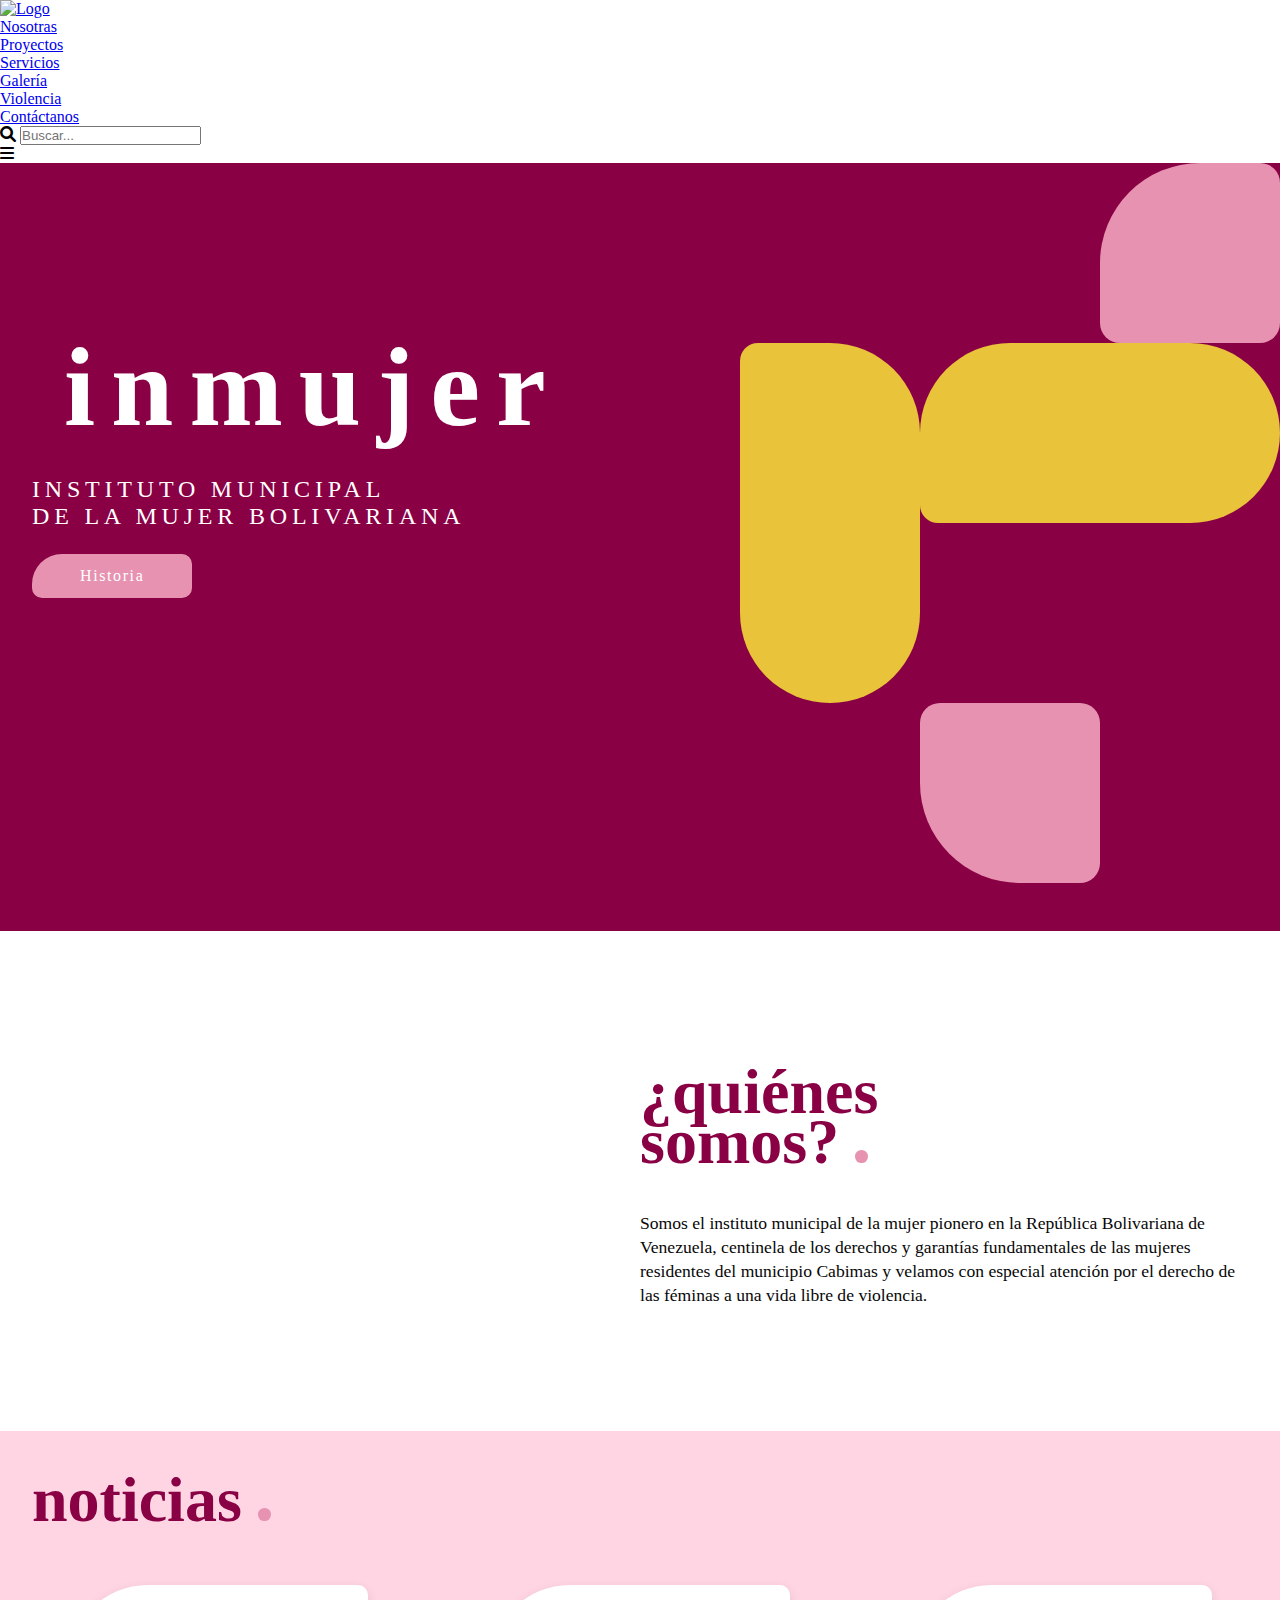
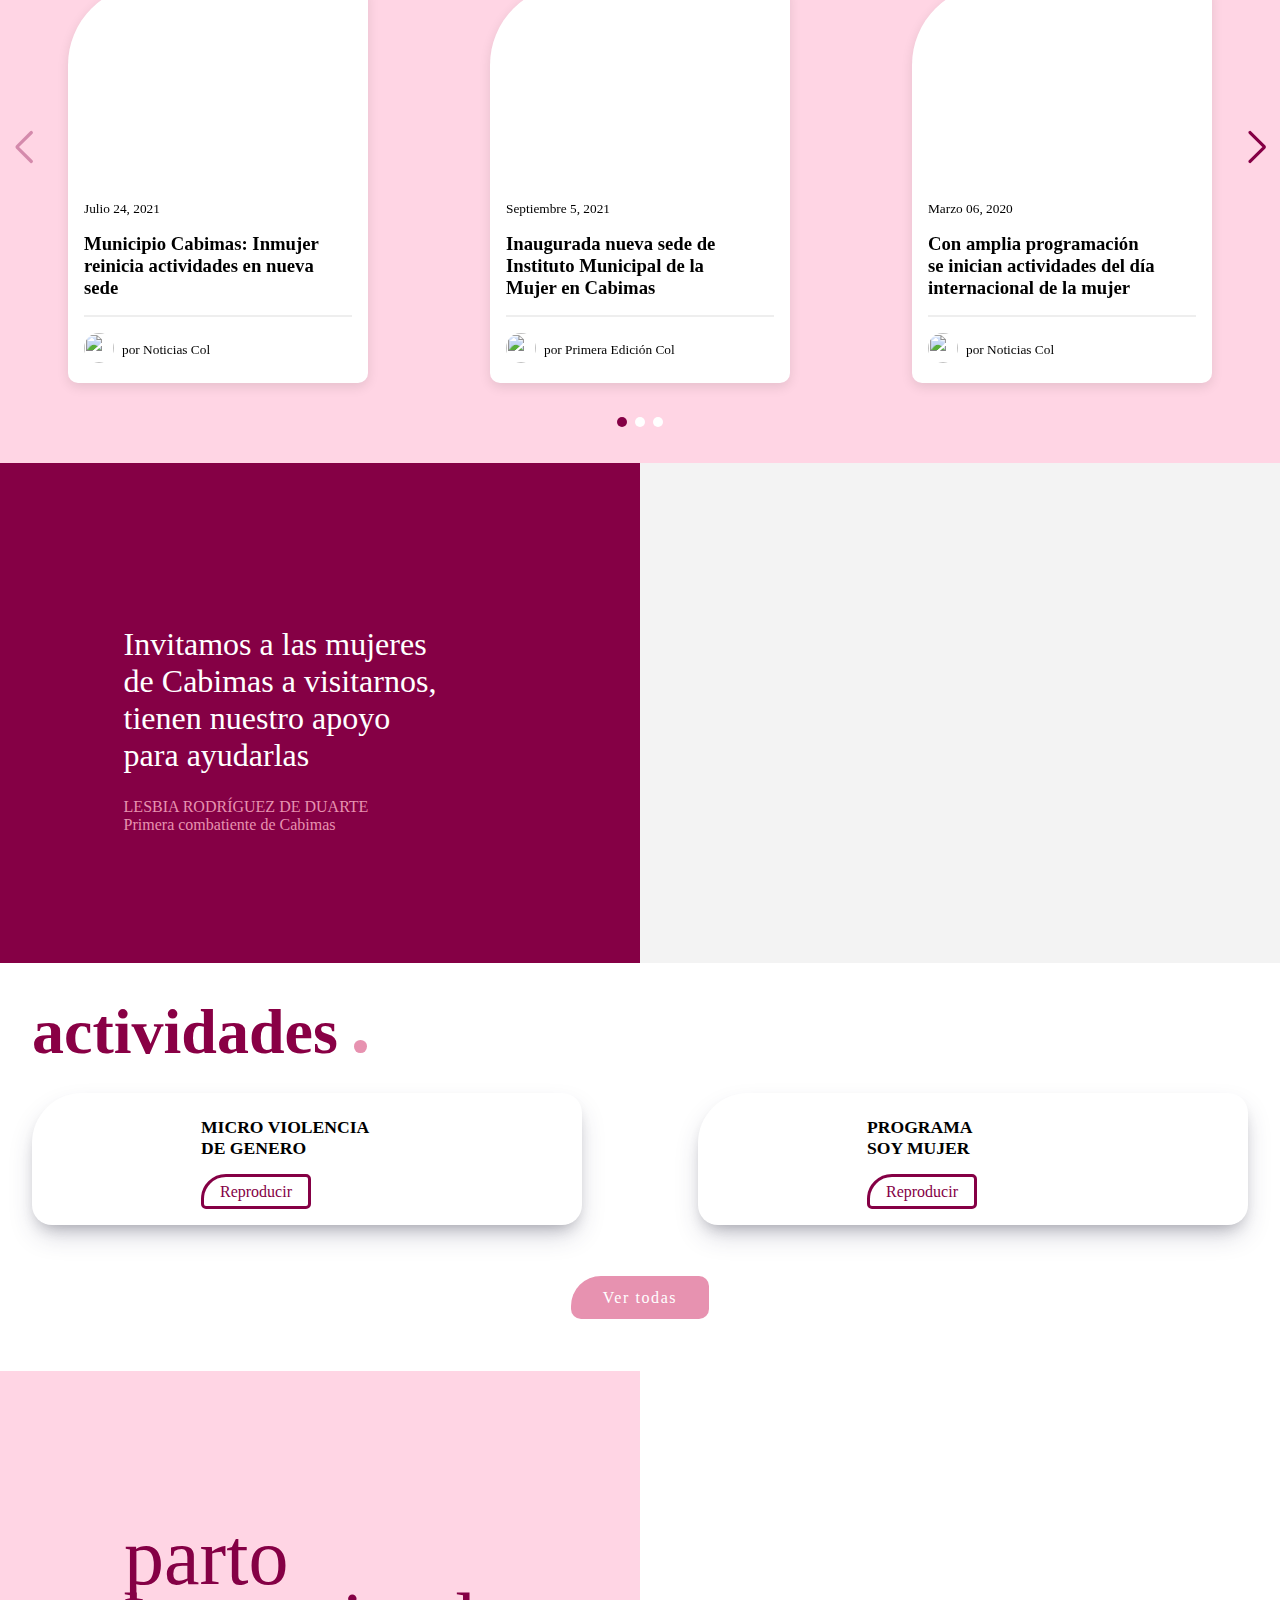
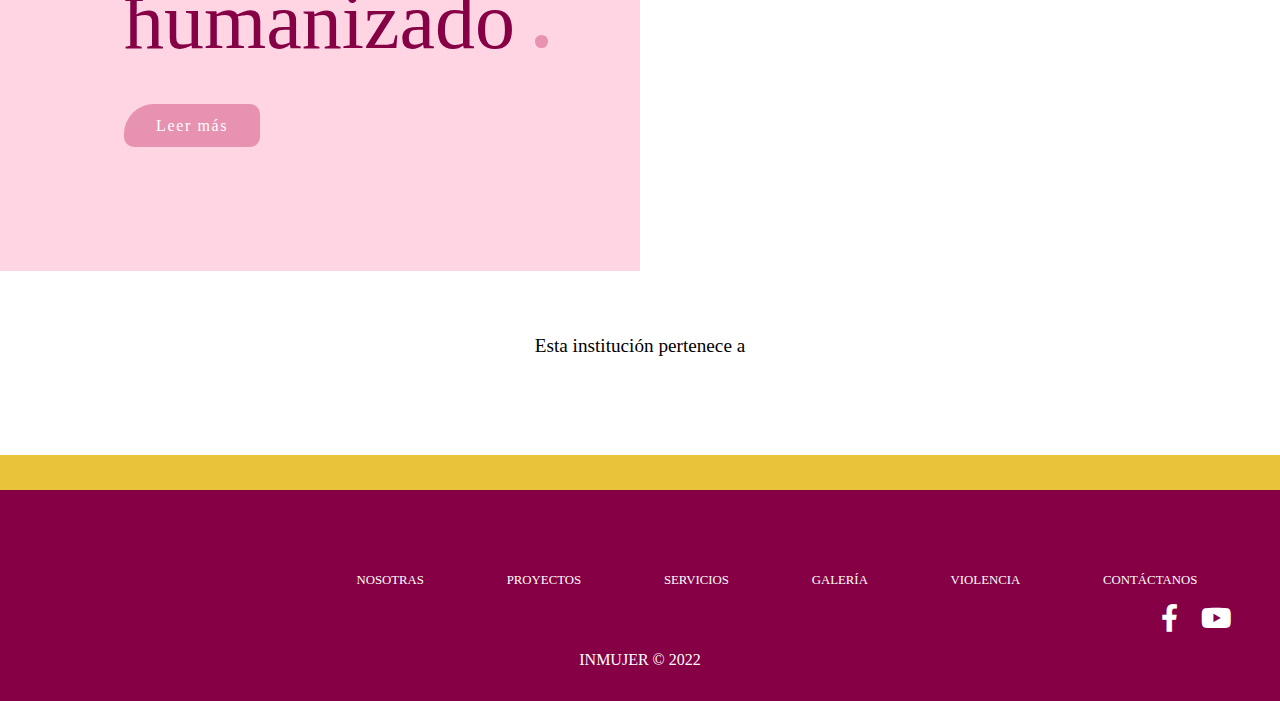
==== index.html @ 0065d1d4 "Fix and refactor code" ====
<!DOCTYPE html>
<html lang="en">
  <head>
    <meta charset="UTF-8" />
    <meta http-equiv="X-UA-Compatible" content="IE=edge" />
    <meta name="viewport" content="width=device-width, initial-scale=1.0" />
    <title>Inmujer</title>

    <!-- SWIPER CSS LINK -->
    <link rel="stylesheet" href="https://unpkg.com/swiper/swiper-bundle.min.css" />

    <!-- FONTS LINKS -->
    <link rel="stylesheet" href="./css/fonts.css" />

    <!-- CSS LINKS -->
    <link rel="stylesheet" href="./css/home.css" />
    <link rel="stylesheet" href="./css/header.css" />
    <link rel="stylesheet" href="./css/footer.css" />

    <!-- FONTAWESOME CDN LINK -->
    <link
      rel="stylesheet"
      href="https://cdnjs.cloudflare.com/ajax/libs/font-awesome/6.0.0/css/all.min.css"
      integrity="sha512-9usAa10IRO0HhonpyAIVpjrylPvoDwiPUiKdWk5t3PyolY1cOd4DSE0Ga+ri4AuTroPR5aQvXU9xC6qOPnzFeg=="
      crossorigin="anonymous"
      referrerpolicy="no-referrer"
    />
  </head>
  <body>
    <!-- HEADER -->
    <header class="header">
      <!-- CONTAINER LAYOUT -->
      <div class="container">
        <!-- LOGO -->
        <div>
          <a href="./index.html"><img src="./assets/images/Logo del instituto.png" alt="Logo" /></a>
        </div>

        <!-- NAVBAR -->
        <nav>
          <li><a href="#">Nosotras</a></li>
          <li><a href="#">Proyectos</a></li>
          <li><a href="#">Servicios</a></li>
          <li><a href="#">Galería</a></li>
          <li><a href="#">Violencia</a></li>
          <li><a href="#">Contáctanos</a></li>

          <div class="search-input">
            <i class="fa-solid fa-magnifying-glass"></i>

            <input type="text" placeholder="Buscar..." />
          </div>
        </nav>

        <!-- MOBILE BURGER ICON -->
        <div class="burger-icon" onclick="mobileNavHandler()">
          <i class="fa-solid fa-bars"></i>
        </div>
      </div>
    </header>

    <!-- MAIN -->
    <main class="main">
      <div class="main-background-image">
        <img src="./assets/images/home/Mapa fondo home.png" alt="" />
      </div>

      <div class="container">
        <!-- MAIN TEXT CONTENT -->
        <div class="main-content-text">
          <h1>Inmujer</h1>

          <p>
            Instituto municipal <br />
            de la mujer bolivariana
          </p>

          <a href="">Historia</a>
        </div>

        <!-- MAIN IMAGES CONTENT -->
        <div class="main-content-images">
          <div class="images-container">
            <div class="image-figure-1">
              <img src="./assets/images/home/figuras/Elemento home 1.png" alt="" />
            </div>
            <div class="image-figure-2">
              <img src="./assets/images/home/figuras/Elemento home 2.png" alt="" />
            </div>

            <div class="image image-1"></div>
            <div class="image image-2"></div>
            <div class="image image-3"></div>

            <div class="image image-4"></div>
            <div class="image image-5"></div>

            <div class="image image-6"></div>
            <div class="image image-7"></div>

            <div class="image image-8"></div>
            <div class="image image-9"></div>
          </div>
        </div>
      </div>
    </main>

    <!-- ABOUT US -->
    <section class="about">
      <div class="container">
        <div class="about-content-image">
          <img src="./assets/images/home/Quiénes somos.png" alt="" />
        </div>

        <div class="about-content-text">
          <h2>
            ¿Quiénes <span>somos? <span></span></span>
          </h2>

          <p>
            Somos el instituto municipal de la mujer pionero en la República Bolivariana de
            Venezuela, centinela de los derechos y garantías fundamentales de las mujeres residentes
            del municipio Cabimas y velamos con especial atención por el derecho de las féminas a
            una vida libre de violencia.
          </p>
        </div>
      </div>
    </section>

    <!-- NEWS -->
    <section class="news">
      <div class="container">
        <h2>Noticias <span></span></h2>

        <div class="news-cards swiper mySwiper">
          <div class="swiper-wrapper">
            <div class="swiper-slide">
              <a
                class="news-card"
                href=" https://www.noticiascol.com/2021/07/24/municipio-cabimas-immujer-reinicia-actividades-en-nueva-sede/"
              >
                <div class="news-card-content-image">
                  <img src="./assets/images/home/noticias/IMG_8109-1024x683.jpeg" alt="" />
                </div>

                <div class="news-card-content-text">
                  <small class="news-card-date">Julio 24, 2021</small>

                  <h3>
                    Municipio Cabimas: Inmujer<br />
                    reinicia actividades en nueva<br />
                    sede
                  </h3>

                  <hr />

                  <div class="news-card-post">
                    <div class="news-card-post-image">
                      <img src="./assets/images/home/anonymous-user.jpg" alt="" />
                    </div>

                    <small class="news-card-post-text">por Noticias Col</small>
                  </div>
                </div>
              </a>
            </div>
            <div class="swiper-slide">
              <a
                class="news-card"
                href="https://primeraedicioncol.com/inaugurada-nueva-sede-de-inmujer-en-cabimas/"
              >
                <div class="news-card-content-image">
                  <img
                    src="./assets/images/home/noticias/Intensivos-UCAB-estudiantes-2021-16-1280x640.jpeg"
                    alt=""
                  />
                </div>

                <div class="news-card-content-text">
                  <small class="news-card-date">Septiembre 5, 2021</small>

                  <h3>
                    Inaugurada nueva sede de<br />
                    Instituto Municipal de la<br />
                    Mujer en Cabimas
                  </h3>

                  <hr />

                  <div class="news-card-post">
                    <div class="news-card-post-image">
                      <img src="./assets/images/home/anonymous-user.jpg" alt="" />
                    </div>

                    <small class="news-card-post-text">por Primera Edición Col</small>
                  </div>
                </div>
              </a>
            </div>
            <div class="swiper-slide">
              <a
                class="news-card"
                href="https://primeraedicioncol.com/cabimas-con-amplia-programacion-se-inician-actividades-del-dia-internacional-de-la-mujer/"
              >
                <div class="news-card-content-image">
                  <img src="./assets/images/home/noticias/5f87350b4.jpeg" alt="" />
                </div>

                <div class="news-card-content-text">
                  <small class="news-card-date">Marzo 06, 2020</small>

                  <h3>
                    Con amplia programación<br />
                    se inician actividades del día<br />
                    internacional de la mujer<br />
                  </h3>

                  <hr />

                  <div class="news-card-post">
                    <div class="news-card-post-image">
                      <img src="./assets/images/home/anonymous-user.jpg" alt="" />
                    </div>

                    <small class="news-card-post-text">por Noticias Col</small>
                  </div>
                </div>
              </a>
            </div>
            <div class="swiper-slide">
              <a class="news-card" href="https://www.vtv.gob.ve/cabimas-conmemora-mes-mujer/">
                <div class="news-card-content-image">
                  <img src="./assets/images/home/noticias/ZEAQMRWK6BACFJRC5C2SBQ4ALI.jpeg" alt="" />
                </div>

                <div class="news-card-content-text">
                  <small class="news-card-date">Julio 24, 2021</small>

                  <h3>
                    Municipio Cabimas: Inmujer<br />
                    reinicia actividades en nueva<br />
                    sede
                  </h3>

                  <hr />

                  <div class="news-card-post">
                    <div class="news-card-post-image">
                      <img src="./assets/images/home/anonymous-user.jpg" alt="" />
                    </div>

                    <small class="news-card-post-text">por Noticias VTV</small>
                  </div>
                </div>
              </a>
            </div>

            <div class="swiper-slide">
              <a
                class="news-card"
                href="https://noticiaalminuto.com/immujer-conmemoro-dia-cabimas-dijo-no-a-la-violencia-de-genero/"
              >
                <div class="news-card-content-image">
                  <img src="./assets/images/home/noticias/1582665718.jpeg" alt="" />
                </div>

                <div class="news-card-content-text">
                  <small class="news-card-date">Noviembre 29, 2019</small>

                  <h3>
                    ¡INMUJER CONMEMORÓ<br />
                    DÍA! Cabimas dijo no a la<br />
                    violencia de género<br />
                  </h3>

                  <hr />

                  <div class="news-card-post">
                    <div class="news-card-post-image">
                      <img src="./assets/images/home/anonymous-user.jpg" alt="" />
                    </div>

                    <small class="news-card-post-text">por Noticias Al Minuto</small>
                  </div>
                </div>
              </a>
            </div>
          </div>
        </div>
        <div class="swiper-button-next"></div>
        <div class="swiper-button-prev"></div>
        <div class="swiper-pagination"></div>
      </div>
    </section>

    <!-- COMMUNIQUE -->
    <section class="communique">
      <div class="communique-figure">
        <img src="./assets/images/home/figuras/Elemento home.png" alt="" />
      </div>

      <div class="communique-content-image">
        <img src="./assets/images/home/img-6.jpeg" alt="" />
      </div>

      <div class="communique-content-text">
        <div class="communique-aligned-container">
          <div class="communique-content-text-image">
            <img src="./assets/images/home/Comillas.png" alt="" />
          </div>

          <!-- MORE TEXT -->
          <p>
            <span>Invitamos a las mujeres</span>
            <span>de Cabimas a visitarnos,</span>
            <span>tienen nuestro apoyo</span>
            <span>para ayudarlas</span>
          </p>

          <span class="communique-origin">
            LESBIA RODRÍGUEZ DE DUARTE <br />
            Primera combatiente de Cabimas
          </span>
        </div>
      </div>
    </section>

    <!-- ACTIVITIES -->
    <section class="activities">
      <div class="container">
        <h2>Actividades <span></span></h2>

        <div class="activities-cards">
          <!-- CARD 1 -->
          <div class="activities-card">
            <div class="activities-card-content-image">
              <img src="./assets/images/home/image_content_35284414_20200225170153.jpeg" alt="" />
            </div>

            <div class="activities-card-content-text">
              <h3>Micro violencia<br />de genero</h3>

              <a href="">Reproducir</a>
            </div>
          </div>

          <!-- CARD 2 -->
          <div class="activities-card">
            <div class="activities-card-content-image">
              <img
                src="./assets/images/home/alnavio.es_fotos_1_12156_AH-INTERIOR-EMPRESARIAS-INCASA-AH.jpg"
                alt=""
              />
            </div>

            <div class="activities-card-content-text">
              <h3>Programa<br />soy mujer</h3>

              <a href="">Reproducir</a>
            </div>
          </div>
        </div>

        <!-- BTN CONTAINER -->
        <div class="activities-btn">
          <a href="">Ver todas</a>
        </div>
      </div>
    </section>

    <!-- BIRTH SECTION -->
    <div class="birth">
      <div class="birth-content-text">
        <div class="birth-aligned-container">
          <div class="birth-content-text-image">
            <img src="./assets/images/home/Parto humanizado.png" alt="" />
          </div>

          <p>
            <span>Parto</span>

            <span>Humanizado <span></span></span>
          </p>

          <div class="birth-btn">
            <a href="">Leer más</a>
          </div>
        </div>
      </div>

      <div class="birth-content-image"></div>
    </div>

    <!-- INSTITUTE SECTION -->
    <section class="institute">
      <div class="container">
        <p>Esta institución pertenece a</p>

        <div>
          <img src="./assets/images/home/Logo alcaldía de Cabimas.png" alt="" />
        </div>
      </div>
    </section>

    <!-- YELLO BAR -->
    <div class="yellow-container"></div>

    <!-- FOOTER -->
    <footer class="footer">
      <div class="container">
        <div class="footer-content-container">
          <div class="footer-logo">
            <a href="./index.html"
              ><img class="logo" src="./assets/images/Logo del instituto.png" alt=""
            /></a>
          </div>

          <div class="footer-content">
            <!-- NAV -->
            <div>
              <ul>
                <li><a href="">Nosotras</a></li>
                <li><a href="">Proyectos</a></li>
                <li><a href="">Servicios</a></li>
                <li><a href="">Galería</a></li>
                <li><a href="">Violencia</a></li>
                <li><a href="">Contáctanos</a></li>
              </ul>
            </div>

            <!-- SOCIAL NETWORKS -->
            <div class="footer-social-networks">
              <div class="networks-container">
                <i class="fa-brands fa-facebook-f"></i>
                <i class="fa-brands fa-youtube"></i>
              </div>
            </div>
          </div>
        </div>

        <div class="footer-derechos">
          <p>INMUJER © 2022</p>
        </div>
      </div>
    </footer>

    <!-- Swiper JS -->
    <script src="https://unpkg.com/swiper/swiper-bundle.min.js"></script>

    <!-- Initialize Swiper -->
    <script>
      var swiper = new Swiper('.mySwiper', {
        slidesPerView: 1,
        spaceBetween: 10,
        pagination: {
          el: '.swiper-pagination',
          clickable: true,
        },
        breakpoints: {
          640: {
            slidesPerView: 2,
            // spaceBetween: 50,
          },
          768: {
            slidesPerView: 2,
            // spaceBetween: 40,
          },
          1024: {
            slidesPerView: 3,
            spaceBetween: 50,
          },
        },
        navigation: {
          nextEl: '.swiper-button-next',
          prevEl: '.swiper-button-prev',
        },
      });
    </script>

    <script src="./js/main.js"></script>
  </body>
</html>
---- css/home.css ----
* {
  box-sizing: border-box;
  padding: 0;
  margin: 0;
}

.container {
  margin: 0 auto;
  max-width: 1280px;
}

/* MAIN - START */
.main {
  position: relative;

  background: #8a0045;
}

.main .main-background-image {
  display: none;
}

.main .container {
  height: calc(100vh - 7.3125rem);
  padding: 2rem;
}

.main .main-content-text {
  display: flex;
  align-items: center;
  justify-content: center;
  flex-direction: column;

  height: 100%;
  text-align: center;
}

.main h1 {
  margin-bottom: 1.5rem;
  letter-spacing: 1rem;
  text-transform: lowercase;

  color: #fff;
  font-size: 4rem;
  font-family: 'DMSerifDisplay Regular';
}

.main p {
  margin-bottom: 1.5rem;
  letter-spacing: 0.3rem;
  text-transform: uppercase;

  color: #fff;
  font-size: 1.2rem;
  font-family: 'NunitoSans ExtraBold';
}

.main a {
  background: #e792b0;

  letter-spacing: 0.1rem;
  outline: none;
  border: none;

  padding: 0.8rem 3rem;

  text-decoration: none;
  border-radius: 30px 10px 10px 10px;
  color: #fff;

  font-family: 'NunitoSans Black';
  font-weight: 300;

  transition: all 0.3s ease-in-out;
  cursor: pointer;
}

.main a:hover {
  background: #e792b0a9;
}

.main .main-content-images {
  display: none;
}

@media screen and (min-width: 1280px) {
  .main .main-background-image {
    position: absolute;
    top: calc(50% - 120px);
    left: calc(50% - 665px);

    display: block;
    pointer-events: none;
  }

  .main .main-background-image img {
    max-height: 400px;
  }

  .main .container {
    height: 768px;
  }

  .main .main-content-text {
    width: 50%;
    padding-top: 8rem;

    justify-content: flex-start;
    align-items: flex-start;
    text-align: start;
  }

  .main h1 {
    margin-left: 2rem;
    font-size: 7rem;
  }

  .main p {
    font-size: 1.5rem;
  }

  .main .main-content-images {
    /* background-color: #e9c33a; */

    position: absolute;
    top: 0;
    right: 0;

    display: flex;
    justify-content: flex-end;

    width: 50%;
  }

  .main .images-container {
    position: relative;

    display: grid;
    grid-template-columns: 180px 180px 180px;
    justify-content: flex-end;
  }

  .image-figure-1,
  .image-figure-2 {
    position: absolute;
  }

  .image-figure-1 {
    top: calc(50% - 100px);
    left: -60px;
  }

  .image-figure-2 {
    bottom: -3.2rem;
    right: 100px;
  }

  .image-figure-1 img {
    max-height: 170px;
  }

  .image-figure-2 img {
    max-height: 100px;
  }

  .main .image-1 {
    height: 180px;
    background-image: url('../assets/images/home/img-1.jpeg');
    background-position: top;
    background-repeat: no-repeat;
    background-size: cover;

    border-radius: 20px 20px 100px 20px;
  }

  .main .image-2 {
    height: 180px;

    background-image: url('../assets/images/home/img-2.jpeg');
    background-position: center;
    background-repeat: no-repeat;
    background-size: cover;

    border-radius: 50%;
  }

  .main .image-3 {
    height: 180px;
    background: #e792b0;

    border-radius: 100px 20px 20px 20px;
  }

  .main .image-4 {
    height: 360px;

    background-color: #e9c33a;
    border-radius: 20px 100px 100px 100px;

    grid-row: 2 / span 2;
  }

  .main .image-5 {
    height: 180px;

    background-color: #e9c33a;
    border-radius: 100px 100px 100px 20px;

    grid-column: 2 / span 2;
  }

  .main .image-6 {
    background-image: url('../assets/images/home/img-3.jpeg');
    background-position: center;
    background-repeat: no-repeat;
    background-size: cover;

    height: 180px;
    border-radius: 20px 100px 20px 20px;
  }

  .main .image-7 {
    height: 360px;

    background-image: url('../assets/images/home/img-4.jpeg');
    background-position: center;
    background-repeat: no-repeat;
    background-size: cover;

    grid-column: 3;
    grid-row: 3 / span 2;

    border-radius: 100px 100px 20px 100px;
  }

  .main .image-8 {
    height: 180px;

    background-image: url('../assets/images/home/img-5.jpeg');
    background-position: top;
    background-repeat: no-repeat;
    background-size: cover;

    border-radius: 50%;
  }

  .image-9 {
    background: #e792b0;
    height: 180px;

    border-radius: 20px 20px 20px 100px;
  }
}

/* MAIN -END */

/* ABOUT - START */
.about {
  background: #fff;
}

.about .container {
  padding: 2rem;
}

.about .about-content-image {
  text-align: center;
}

.about img {
  max-height: 200px;
}

.about-content-text {
  margin-top: 2rem;
}

.about-content-text h2 {
  text-transform: lowercase;

  color: #890045;
  font-family: 'DMSerifDisplay Regular';
  font-size: 2.5rem;

  text-align: center;
}

.about-content-text p {
  margin-top: 2rem;

  line-height: 1.5rem;

  color: #070707;
  font-family: 'NunitoSans Regular';
  font-size: 1rem;
}

@media screen and (min-width: 640px) {
  .about .container {
    height: 500px;

    display: grid;
    grid-template-columns: 50% 50%;
    align-items: center;
  }

  .about .about-content-image {
    text-align: start;
  }
  .about-content-text {
    margin-top: 0;
  }

  .about h2 {
    text-align: start;
  }

  .about h2 span {
    display: block;
    margin-top: -1.5rem;
  }

  .about h2 span span {
    display: inline-block;
    width: 0.8rem;
    height: 0.8rem;
    border-radius: 50%;
    background: #e792b0;
  }
}

@media screen and (min-width: 768px) {
  .about img {
    max-height: 250px;
  }

  .about h2 {
    font-size: 4rem;
  }

  .about p {
    font-size: 1.1rem;
  }
}

/* ABOUT - END */

/* NEWS - START */
.news {
  background-color: #ffd5e4;
}

.news .container {
  position: relative;
  padding: 2rem 2rem 4rem 2rem;
}

.news h2 {
  text-transform: lowercase;

  color: #890045;
  font-family: 'DMSerifDisplay Regular';
  font-size: 2.5rem;

  text-align: center;
}

.news h2 span {
  display: inline-block;
  width: 0.8rem;
  height: 0.8rem;
  border-radius: 50%;
  background: #e792b0;
}

.news-cards {
  margin-top: 2rem;
}

.news .news-card {
  background: #fff;
  max-width: 300px;
  color: #000;

  box-shadow: rgba(0, 0, 0, 0.1) 0px 4px 12px;
  border-radius: 80px 10px 10px 10px;

  transition: all 0.3s ease-in-out;
  cursor: pointer;

  text-decoration: none;
}

.news .news-card:hover {
  transform: scale(0.95);
}

.news .news-card-content-image {
  display: flex;

  width: 300px;
  height: 200px;
}

.news img {
  object-fit: cover;
  width: 300px;
  border-radius: 80px 20px 80px 20px;
}

.news-card-content-text {
  padding: 0 1rem 1rem 1rem;
}

.news .news-card-date {
  display: block;

  margin-top: 1rem;
  font-family: 'NunitoSans SemiBold';
}

.news h3 {
  margin: 1rem 0;
  font-family: 'NunitoSans ExtraBold';
}

.news hr {
  border: 1px solid rgb(238, 238, 238);
}

.news .news-card-post {
  display: flex;
  align-items: center;

  margin-top: 1rem;
}

.news .news-card-post img {
  width: 30px;
  height: 30px;
  border-radius: 50%;
}

.news .news-card-post-text {
  margin-left: 0.5rem;
  font-family: 'NunitoSans SemiBold';
}

/* SWIPER */
.swiper {
  width: 100%;
  height: 100%;
}

.swiper-slide {
  /* text-align: center; */
  /* font-size: 18px; */
  /* background: #fff; */
  padding: 1rem;

  /* Center slide text vertically */
  display: -webkit-box;
  display: -ms-flexbox;
  display: -webkit-flex;
  display: flex;
  -webkit-box-pack: center;
  -ms-flex-pack: center;
  -webkit-justify-content: center;
  justify-content: center;
  -webkit-box-align: center;
  -ms-flex-align: center;
  -webkit-align-items: center;
  align-items: center;
}

.swiper-pagination {
  margin-bottom: 1.5rem;
}

.swiper-pagination-bullet {
  /* height: 7px;
  width: 26px; */
  width: 10px;
  height: 10px;
  border-radius: 25px;
  /* background: #7d2ae8; */
  background: #fff;
  opacity: 1;
}

.swiper-pagination-bullet-active {
  background: #850045;
}

.swiper-button-next,
.swiper-button-prev {
  color: #850045;
}

.swiper-button-next::after,
.swiper-button-prev::after {
  font-size: 2rem;
  font-weight: bolder;
}

@media screen and (min-width: 768px) {
  .news h2 {
    font-size: 4rem;
    text-align: start;
  }
}

/* END NEWS */

/* COMMUNIQUE - START */
.communique {
  position: relative;

  background-color: #f3f3f3;
}

.communique-figure {
  display: none;
}

.communique-content-image {
  display: flex;
}

.communique-content-image img {
  width: 100%;
}

.communique-content-text {
  background-color: #850045;
  height: 500px;
  padding: 2rem;

  display: flex;
  justify-content: center;
  align-items: center;
}

.communique-content-text-image img {
  max-height: 50px;
}

.communique-content-text p {
  margin-top: 1rem;
  line-height: 2.3rem;
}

.communique-content-text p span {
  display: block;

  color: #fff;
  font-size: 2rem;
  font-family: 'DMSerifDisplay Regular';
}

.communique-content-text .communique-origin {
  display: block;
  margin-top: 1.5rem;

  font-family: 'NunitoSans Black';
  color: #e792b0;
}

@media screen and (min-width: 760px) {
  .communique {
    display: flex;
    flex-direction: row-reverse;

    height: 500px;
  }

  .communique-content-image {
    width: 50%;
    justify-content: center;
  }

  .communique-content-text {
    width: 50%;
    height: auto;
  }

  .communique-aligned-container {
    margin-left: -5rem;
  }

  .communique-content-text-image img {
    max-height: 60px;
  }
}

@media screen and (min-width: 1024px) {
  .communique-figure {
    position: absolute;
    right: calc(50% - 70px);
    bottom: 40px;

    display: block;
  }

  .communique-figure img {
    max-height: 80px;
  }

  .communique-content-image img {
    width: 70%;
  }
}

/* COMMUNIQUE - END */

/* ACTIVITIES - START */
.activities .container {
  padding: 2rem 2rem 4rem 2rem;
}

.activities h2 {
  text-transform: lowercase;

  color: #890045;
  font-family: 'DMSerifDisplay Regular';
  font-size: 2.5rem;

  text-align: center;
}

.activities h2 span {
  display: inline-block;
  width: 0.8rem;
  height: 0.8rem;
  border-radius: 50%;
  background: #e792b0;
}

.activities-cards {
  margin-top: 1.5rem;

  display: grid;
  grid-template-columns: 100%;
  gap: 20px;
}

.activities-card {
  box-shadow: rgba(50, 50, 93, 0.25) 0px 13px 27px -5px, rgba(0, 0, 0, 0.3) 0px 8px 16px -8px;
  border-radius: 50px 20px 20px 20px;

  transition: all 0.3s ease-in;

  display: flex;
}

.activities-card:hover {
  transform: translateY(-0.2rem);
}

.activities-card-content-image {
  width: 145px;

  display: flex;
}

.activities-card-content-image img {
  object-fit: cover;
  width: 100%;
  border-radius: 50px 0 0 20px;
}

.activities-card-content-text {
  flex: 1;
  padding: 1.5rem;
}

.activities h3 {
  font-size: 1rem;

  text-transform: uppercase;
  margin-bottom: 1.5rem;

  font-family: 'NunitoSans Bold';
}

.activities .activities-card a {
  text-decoration: none;
  padding: 0.4rem 1rem;

  border-radius: 25px 5px 5px 5px;
  color: #850045;
  border: 3px solid #850045;

  font-size: 0.9rem;
  font-family: 'NunitoSans Black';

  transition: all 0.3s ease-in-out;
}

.activities .activities-card a:hover {
  background: #850045;
  color: #fff;
}

.activities-btn {
  margin-top: 4rem;
  text-align: center;
}

.activities-btn a {
  background: #e792b0;

  letter-spacing: 0.1rem;
  outline: none;
  border: none;

  padding: 0.8rem 2rem;

  text-decoration: none;
  border-radius: 30px 10px 10px 10px;
  color: #fff;

  font-family: 'NunitoSans Black';
  font-weight: 300;

  transition: all 0.3s ease-in-out;
  cursor: pointer;
}

.activities-btn a:hover {
  background: #c24c75;
}

@media screen and (min-width: 760px) {
  .activities h2 {
    font-size: 4rem;
    text-align: start;
  }

  .activities-cards {
    margin-top: 1.5rem;

    display: grid;
    grid-template-columns: auto auto;
    gap: 20px;
  }

  .activities-card {
    max-width: 450px;
  }
}

@media screen and (min-width: 1024px) {
  .activities-cards {
    justify-content: space-between;
  }

  .activities-card {
    width: 450px;
  }

  .activities-card h3 {
    font-size: 1.1rem;
  }

  .activities .activities-card a {
    font-size: 1rem;
  }
}

@media screen and (min-width: 1280px) {
  .activities-card {
    max-width: 550px;
    width: 550px;
  }
}

/* ACTIVITIES END */

/* BIRTH START */
.birth h2 {
  display: inline-block;
  width: 0.8rem;
  height: 0.8rem;
  border-radius: 50%;
  background: #e792b0;
}

.birth-content-text {
  background-color: #ffd5e4;
  height: 500px;
  padding: 2rem;

  display: flex;
  justify-content: center;
  align-items: center;
}

.birth-content-text-image {
  text-align: center;
}

.birth-content-text-image img {
  max-height: 200px;
}

.birth-content-text p {
  line-height: 3rem;
}

.birth-content-text p span:nth-child(1),
.birth-content-text p span:nth-child(2) {
  display: block;
  text-transform: lowercase;

  font-family: 'DMSerifDisplay Regular';
  font-size: 3.5rem;

  color: #850045;
}

.birth-content-text p span:nth-child(2) span {
  display: inline-block;
  width: 0.8rem;
  height: 0.8rem;
  border-radius: 50%;
  background: #e792b0;
}

.birth-content-image {
  background-image: url('../assets/images/home/img-7.jpeg');
  background-size: cover;
  background-repeat: no-repeat;
  background-position: center;

  height: 500px;
  display: flex;
}

.birth-btn {
  margin-top: 4rem;
  text-align: center;
}

.birth-btn a {
  background: #e792b0;

  letter-spacing: 0.1rem;
  outline: none;
  border: none;

  padding: 0.8rem 2rem;

  text-decoration: none;
  border-radius: 30px 10px 10px 10px;
  color: #fff;

  font-family: 'NunitoSans Black';
  font-weight: 300;

  transition: all 0.3s ease-in-out;
  cursor: pointer;
}

.birth-btn a:hover {
  background: #c24c75;
}

@media screen and (min-width: 760px) {
  .birth {
    height: 500px;
    display: flex;
  }

  .birth-btn {
    text-align: start;
  }

  .birth-content-text,
  .birth-content-image {
    width: 50%;
    height: auto;
  }

  .birth-aligned-container {
    margin-left: 2rem;
  }
}

@media screen and (min-width: 1024px) {
  .birth-content-text p span:nth-child(1),
  .birth-content-text p span:nth-child(2) {
    font-size: 5rem;
  }

  .birth-content-text p {
    line-height: 4rem;
  }

  .birth-btn a {
    font-size: 1rem;
  }
}

/* BIRTH END */

/* INSTITUTE START */
.institute .container {
  padding: 4rem 0;

  display: flex;
  justify-content: center;
  align-items: center;

  flex-direction: column;
}

.institute p {
  margin-bottom: 1rem;
  font-size: 1.2rem;
  font-family: 'NunitoSans Regular';
}

.institute img {
  max-height: 95px;
}

.yellow-container {
  background: #e9c33a;
  height: 35px;
}

/* INSTITUTE END */
---- css/footer.css ----
.footer {
  background: #850045;
  font-family: 'NunitoSans ExtraBold';
  color: #fff;
}

.footer .container {
  padding: 2rem;
}

.footer .logo {
  object-fit: cover;
  max-height: 5rem;
}

.footer-content {
  margin-top: 3rem;
}

.footer ul {
  list-style: none;

  display: grid;

  grid-template-columns: auto;
  gap: 2rem;

  align-items: center;
}

.footer ul a {
  font-size: 0.8rem;
  text-transform: uppercase;
  text-decoration: none;

  color: #fff;

  transition: all 0.3s ease-in-out;
}

.footer ul a:hover {
  color: #e9c33a;
}

.footer-social-networks {
  margin-top: 3rem;
}

.footer .networks-container {
  font-size: 1.7rem;
}

.footer-social-networks i {
  margin-right: 1rem;

  transition: all 0.3s ease-in-out;
}

.footer-social-networks i:hover {
  color: rgba(255, 255, 255, 0.774);
  cursor: pointer;
}

.footer-derechos {
  margin-top: 3rem;
  text-align: start;
}

@media screen and (min-width: 768px) {
  .footer .footer-content-container {
    display: grid;

    grid-template-columns: auto auto;
    gap: 20px;
  }

  .footer ul {
    grid-template-columns: auto auto auto auto auto auto;
    gap: 0.8rem;
  }

  .footer-social-networks {
    margin-top: 1rem;
  }

  .footer .networks-container {
    text-align: end;
  }

  .footer-derechos {
    margin-top: 1rem;
    text-align: center;
  }
}

@media screen and (min-width: 1024px) {
  .footer ul {
    grid-template-columns: auto auto auto auto auto auto;
    gap: 2rem;
  }
}
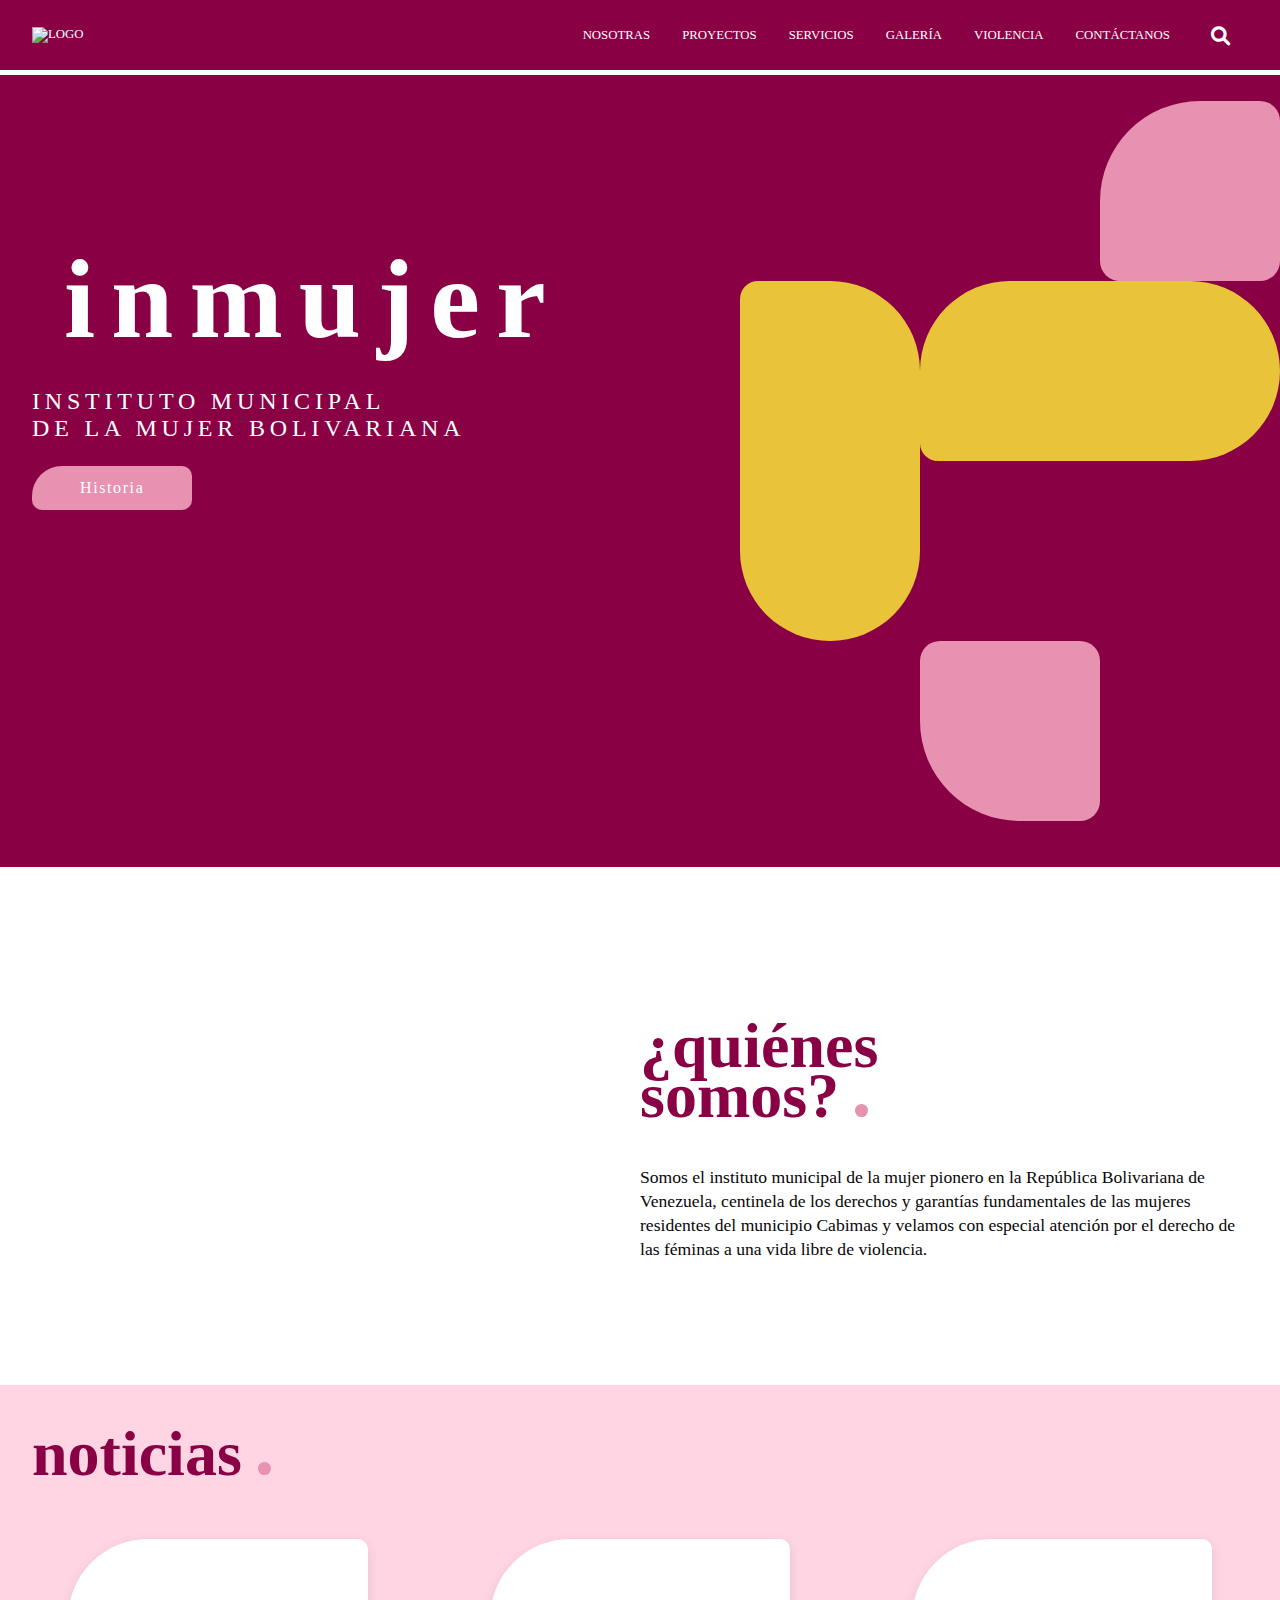
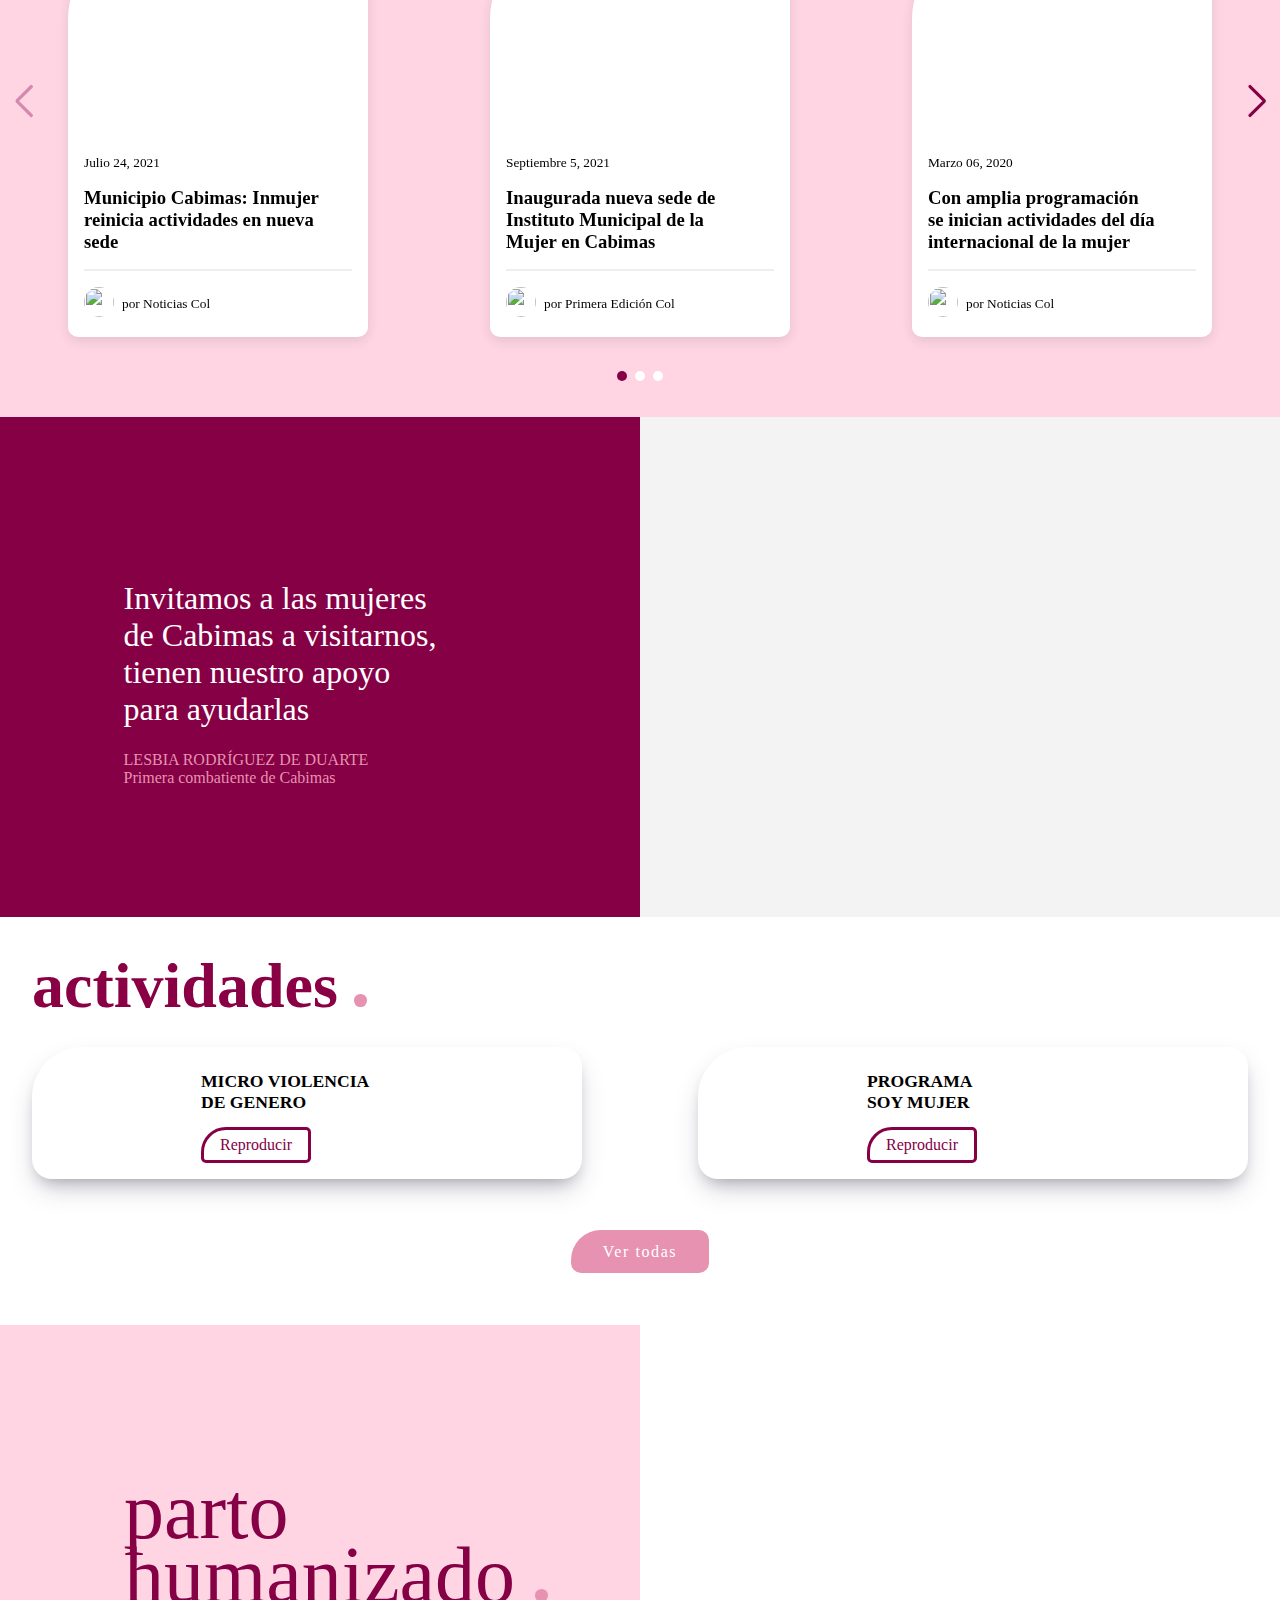
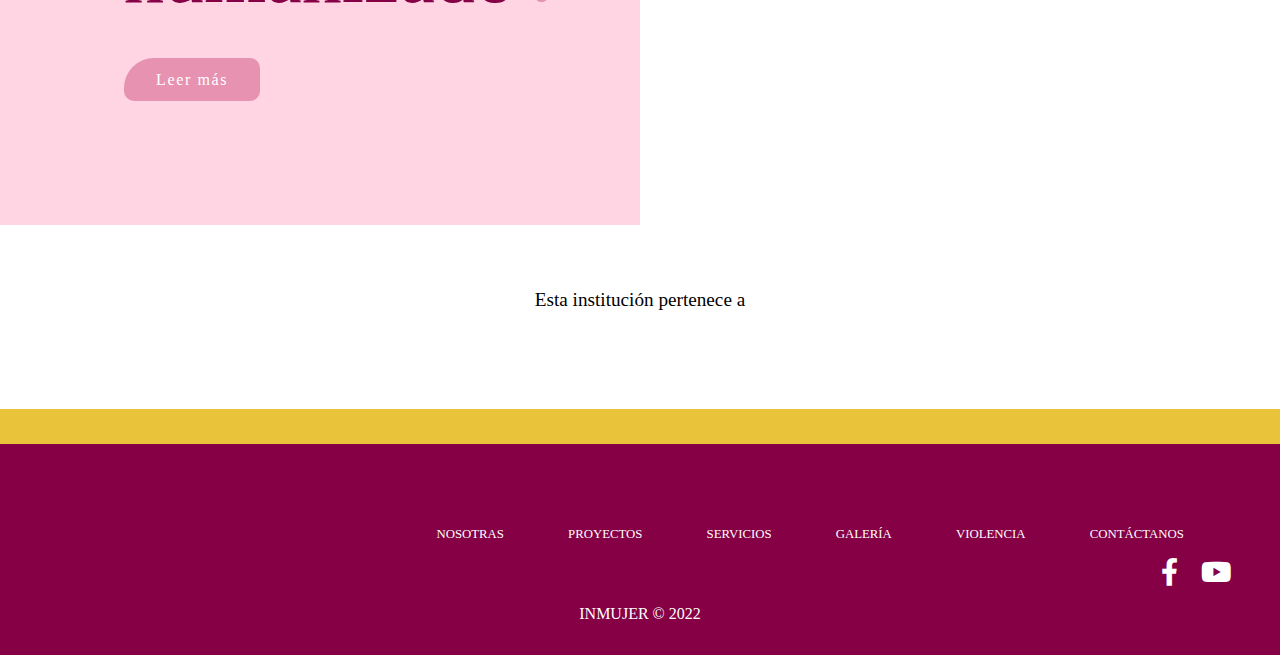
==== commit 9f3c7866: "About page and refactor" ====
--- a/index.html
+++ b/index.html
@@ -105,344 +105,350 @@
       </div>
     </main>
 
-    <!-- ABOUT US -->
-    <section class="about">
-      <div class="container">
-        <div class="about-content-image">
-          <img src="./assets/images/home/Quiénes somos.png" alt="" />
-        </div>
-
-        <div class="about-content-text">
-          <h2>
-            ¿Quiénes <span>somos? <span></span></span>
-          </h2>
-
-          <p>
-            Somos el instituto municipal de la mujer pionero en la República Bolivariana de
-            Venezuela, centinela de los derechos y garantías fundamentales de las mujeres residentes
-            del municipio Cabimas y velamos con especial atención por el derecho de las féminas a
-            una vida libre de violencia.
-          </p>
-        </div>
+    <!-- Layout -->
+    <div class="layout-container">
+      <!-- ABOUT US -->
+      <section class="about">
+        <div class="container">
+          <div class="about-content-image">
+            <img src="./assets/images/home/Quiénes somos.png" alt="" />
+          </div>
+
+          <div class="about-content-text">
+            <h2>
+              ¿Quiénes <span>somos? <span></span></span>
+            </h2>
+
+            <p>
+              Somos el instituto municipal de la mujer pionero en la República Bolivariana de
+              Venezuela, centinela de los derechos y garantías fundamentales de las mujeres
+              residentes del municipio Cabimas y velamos con especial atención por el derecho de las
+              féminas a una vida libre de violencia.
+            </p>
+          </div>
+        </div>
+      </section>
+
+      <!-- NEWS -->
+      <section class="news">
+        <div class="container">
+          <h2>Noticias <span></span></h2>
+
+          <div class="news-cards swiper mySwiper">
+            <div class="swiper-wrapper">
+              <div class="swiper-slide">
+                <a
+                  class="news-card"
+                  href=" https://www.noticiascol.com/2021/07/24/municipio-cabimas-immujer-reinicia-actividades-en-nueva-sede/"
+                >
+                  <div class="news-card-content-image">
+                    <img src="./assets/images/home/noticias/IMG_8109-1024x683.jpeg" alt="" />
+                  </div>
+
+                  <div class="news-card-content-text">
+                    <small class="news-card-date">Julio 24, 2021</small>
+
+                    <h3>
+                      Municipio Cabimas: Inmujer<br />
+                      reinicia actividades en nueva<br />
+                      sede
+                    </h3>
+
+                    <hr />
+
+                    <div class="news-card-post">
+                      <div class="news-card-post-image">
+                        <img src="./assets/images/home/anonymous-user.jpg" alt="" />
+                      </div>
+
+                      <small class="news-card-post-text">por Noticias Col</small>
+                    </div>
+                  </div>
+                </a>
+              </div>
+              <div class="swiper-slide">
+                <a
+                  class="news-card"
+                  href="https://primeraedicioncol.com/inaugurada-nueva-sede-de-inmujer-en-cabimas/"
+                >
+                  <div class="news-card-content-image">
+                    <img
+                      src="./assets/images/home/noticias/Intensivos-UCAB-estudiantes-2021-16-1280x640.jpeg"
+                      alt=""
+                    />
+                  </div>
+
+                  <div class="news-card-content-text">
+                    <small class="news-card-date">Septiembre 5, 2021</small>
+
+                    <h3>
+                      Inaugurada nueva sede de<br />
+                      Instituto Municipal de la<br />
+                      Mujer en Cabimas
+                    </h3>
+
+                    <hr />
+
+                    <div class="news-card-post">
+                      <div class="news-card-post-image">
+                        <img src="./assets/images/home/anonymous-user.jpg" alt="" />
+                      </div>
+
+                      <small class="news-card-post-text">por Primera Edición Col</small>
+                    </div>
+                  </div>
+                </a>
+              </div>
+              <div class="swiper-slide">
+                <a
+                  class="news-card"
+                  href="https://primeraedicioncol.com/cabimas-con-amplia-programacion-se-inician-actividades-del-dia-internacional-de-la-mujer/"
+                >
+                  <div class="news-card-content-image">
+                    <img src="./assets/images/home/noticias/5f87350b4.jpeg" alt="" />
+                  </div>
+
+                  <div class="news-card-content-text">
+                    <small class="news-card-date">Marzo 06, 2020</small>
+
+                    <h3>
+                      Con amplia programación<br />
+                      se inician actividades del día<br />
+                      internacional de la mujer<br />
+                    </h3>
+
+                    <hr />
+
+                    <div class="news-card-post">
+                      <div class="news-card-post-image">
+                        <img src="./assets/images/home/anonymous-user.jpg" alt="" />
+                      </div>
+
+                      <small class="news-card-post-text">por Noticias Col</small>
+                    </div>
+                  </div>
+                </a>
+              </div>
+              <div class="swiper-slide">
+                <a class="news-card" href="https://www.vtv.gob.ve/cabimas-conmemora-mes-mujer/">
+                  <div class="news-card-content-image">
+                    <img
+                      src="./assets/images/home/noticias/ZEAQMRWK6BACFJRC5C2SBQ4ALI.jpeg"
+                      alt=""
+                    />
+                  </div>
+
+                  <div class="news-card-content-text">
+                    <small class="news-card-date">Julio 24, 2021</small>
+
+                    <h3>
+                      Municipio Cabimas: Inmujer<br />
+                      reinicia actividades en nueva<br />
+                      sede
+                    </h3>
+
+                    <hr />
+
+                    <div class="news-card-post">
+                      <div class="news-card-post-image">
+                        <img src="./assets/images/home/anonymous-user.jpg" alt="" />
+                      </div>
+
+                      <small class="news-card-post-text">por Noticias VTV</small>
+                    </div>
+                  </div>
+                </a>
+              </div>
+
+              <div class="swiper-slide">
+                <a
+                  class="news-card"
+                  href="https://noticiaalminuto.com/immujer-conmemoro-dia-cabimas-dijo-no-a-la-violencia-de-genero/"
+                >
+                  <div class="news-card-content-image">
+                    <img src="./assets/images/home/noticias/1582665718.jpeg" alt="" />
+                  </div>
+
+                  <div class="news-card-content-text">
+                    <small class="news-card-date">Noviembre 29, 2019</small>
+
+                    <h3>
+                      ¡INMUJER CONMEMORÓ<br />
+                      DÍA! Cabimas dijo no a la<br />
+                      violencia de género<br />
+                    </h3>
+
+                    <hr />
+
+                    <div class="news-card-post">
+                      <div class="news-card-post-image">
+                        <img src="./assets/images/home/anonymous-user.jpg" alt="" />
+                      </div>
+
+                      <small class="news-card-post-text">por Noticias Al Minuto</small>
+                    </div>
+                  </div>
+                </a>
+              </div>
+            </div>
+          </div>
+          <div class="swiper-button-next"></div>
+          <div class="swiper-button-prev"></div>
+          <div class="swiper-pagination"></div>
+        </div>
+      </section>
+
+      <!-- COMMUNIQUE -->
+      <section class="communique">
+        <div class="communique-figure">
+          <img src="./assets/images/home/figuras/Elemento home.png" alt="" />
+        </div>
+
+        <div class="communique-content-image">
+          <img src="./assets/images/home/img-6.jpeg" alt="" />
+        </div>
+
+        <div class="communique-content-text">
+          <div class="communique-aligned-container">
+            <div class="communique-content-text-image">
+              <img src="./assets/images/home/Comillas.png" alt="" />
+            </div>
+
+            <!-- MORE TEXT -->
+            <p>
+              <span>Invitamos a las mujeres</span>
+              <span>de Cabimas a visitarnos,</span>
+              <span>tienen nuestro apoyo</span>
+              <span>para ayudarlas</span>
+            </p>
+
+            <span class="communique-origin">
+              LESBIA RODRÍGUEZ DE DUARTE <br />
+              Primera combatiente de Cabimas
+            </span>
+          </div>
+        </div>
+      </section>
+
+      <!-- ACTIVITIES -->
+      <section class="activities">
+        <div class="container">
+          <h2>Actividades <span></span></h2>
+
+          <div class="activities-cards">
+            <!-- CARD 1 -->
+            <div class="activities-card">
+              <div class="activities-card-content-image">
+                <img src="./assets/images/home/image_content_35284414_20200225170153.jpeg" alt="" />
+              </div>
+
+              <div class="activities-card-content-text">
+                <h3>Micro violencia<br />de genero</h3>
+
+                <a href="">Reproducir</a>
+              </div>
+            </div>
+
+            <!-- CARD 2 -->
+            <div class="activities-card">
+              <div class="activities-card-content-image">
+                <img
+                  src="./assets/images/home/alnavio.es_fotos_1_12156_AH-INTERIOR-EMPRESARIAS-INCASA-AH.jpg"
+                  alt=""
+                />
+              </div>
+
+              <div class="activities-card-content-text">
+                <h3>Programa<br />soy mujer</h3>
+
+                <a href="">Reproducir</a>
+              </div>
+            </div>
+          </div>
+
+          <!-- BTN CONTAINER -->
+          <div class="activities-btn">
+            <a href="">Ver todas</a>
+          </div>
+        </div>
+      </section>
+
+      <!-- BIRTH SECTION -->
+      <div class="birth">
+        <div class="birth-content-text">
+          <div class="birth-aligned-container">
+            <div class="birth-content-text-image">
+              <img src="./assets/images/home/Parto humanizado.png" alt="" />
+            </div>
+
+            <p>
+              <span>Parto</span>
+
+              <span>Humanizado <span></span></span>
+            </p>
+
+            <div class="birth-btn">
+              <a href="">Leer más</a>
+            </div>
+          </div>
+        </div>
+
+        <div class="birth-content-image"></div>
       </div>
-    </section>
-
-    <!-- NEWS -->
-    <section class="news">
-      <div class="container">
-        <h2>Noticias <span></span></h2>
-
-        <div class="news-cards swiper mySwiper">
-          <div class="swiper-wrapper">
-            <div class="swiper-slide">
-              <a
-                class="news-card"
-                href=" https://www.noticiascol.com/2021/07/24/municipio-cabimas-immujer-reinicia-actividades-en-nueva-sede/"
-              >
-                <div class="news-card-content-image">
-                  <img src="./assets/images/home/noticias/IMG_8109-1024x683.jpeg" alt="" />
+
+      <!-- INSTITUTE SECTION -->
+      <section class="institute">
+        <div class="container">
+          <p>Esta institución pertenece a</p>
+
+          <div>
+            <img src="./assets/images/home/Logo alcaldía de Cabimas.png" alt="" />
+          </div>
+        </div>
+      </section>
+
+      <!-- YELLO BAR -->
+      <div class="yellow-container"></div>
+
+      <!-- FOOTER -->
+      <footer class="footer">
+        <div class="container">
+          <div class="footer-content-container">
+            <div class="footer-logo">
+              <a href="./index.html"
+                ><img class="logo" src="./assets/images/Logo del instituto.png" alt=""
+              /></a>
+            </div>
+
+            <div class="footer-content">
+              <!-- NAV -->
+              <div>
+                <ul>
+                  <li><a href="">Nosotras</a></li>
+                  <li><a href="">Proyectos</a></li>
+                  <li><a href="">Servicios</a></li>
+                  <li><a href="">Galería</a></li>
+                  <li><a href="">Violencia</a></li>
+                  <li><a href="">Contáctanos</a></li>
+                </ul>
+              </div>
+
+              <!-- SOCIAL NETWORKS -->
+              <div class="footer-social-networks">
+                <div class="networks-container">
+                  <i class="fa-brands fa-facebook-f"></i>
+                  <i class="fa-brands fa-youtube"></i>
                 </div>
-
-                <div class="news-card-content-text">
-                  <small class="news-card-date">Julio 24, 2021</small>
-
-                  <h3>
-                    Municipio Cabimas: Inmujer<br />
-                    reinicia actividades en nueva<br />
-                    sede
-                  </h3>
-
-                  <hr />
-
-                  <div class="news-card-post">
-                    <div class="news-card-post-image">
-                      <img src="./assets/images/home/anonymous-user.jpg" alt="" />
-                    </div>
-
-                    <small class="news-card-post-text">por Noticias Col</small>
-                  </div>
-                </div>
-              </a>
-            </div>
-            <div class="swiper-slide">
-              <a
-                class="news-card"
-                href="https://primeraedicioncol.com/inaugurada-nueva-sede-de-inmujer-en-cabimas/"
-              >
-                <div class="news-card-content-image">
-                  <img
-                    src="./assets/images/home/noticias/Intensivos-UCAB-estudiantes-2021-16-1280x640.jpeg"
-                    alt=""
-                  />
-                </div>
-
-                <div class="news-card-content-text">
-                  <small class="news-card-date">Septiembre 5, 2021</small>
-
-                  <h3>
-                    Inaugurada nueva sede de<br />
-                    Instituto Municipal de la<br />
-                    Mujer en Cabimas
-                  </h3>
-
-                  <hr />
-
-                  <div class="news-card-post">
-                    <div class="news-card-post-image">
-                      <img src="./assets/images/home/anonymous-user.jpg" alt="" />
-                    </div>
-
-                    <small class="news-card-post-text">por Primera Edición Col</small>
-                  </div>
-                </div>
-              </a>
-            </div>
-            <div class="swiper-slide">
-              <a
-                class="news-card"
-                href="https://primeraedicioncol.com/cabimas-con-amplia-programacion-se-inician-actividades-del-dia-internacional-de-la-mujer/"
-              >
-                <div class="news-card-content-image">
-                  <img src="./assets/images/home/noticias/5f87350b4.jpeg" alt="" />
-                </div>
-
-                <div class="news-card-content-text">
-                  <small class="news-card-date">Marzo 06, 2020</small>
-
-                  <h3>
-                    Con amplia programación<br />
-                    se inician actividades del día<br />
-                    internacional de la mujer<br />
-                  </h3>
-
-                  <hr />
-
-                  <div class="news-card-post">
-                    <div class="news-card-post-image">
-                      <img src="./assets/images/home/anonymous-user.jpg" alt="" />
-                    </div>
-
-                    <small class="news-card-post-text">por Noticias Col</small>
-                  </div>
-                </div>
-              </a>
-            </div>
-            <div class="swiper-slide">
-              <a class="news-card" href="https://www.vtv.gob.ve/cabimas-conmemora-mes-mujer/">
-                <div class="news-card-content-image">
-                  <img src="./assets/images/home/noticias/ZEAQMRWK6BACFJRC5C2SBQ4ALI.jpeg" alt="" />
-                </div>
-
-                <div class="news-card-content-text">
-                  <small class="news-card-date">Julio 24, 2021</small>
-
-                  <h3>
-                    Municipio Cabimas: Inmujer<br />
-                    reinicia actividades en nueva<br />
-                    sede
-                  </h3>
-
-                  <hr />
-
-                  <div class="news-card-post">
-                    <div class="news-card-post-image">
-                      <img src="./assets/images/home/anonymous-user.jpg" alt="" />
-                    </div>
-
-                    <small class="news-card-post-text">por Noticias VTV</small>
-                  </div>
-                </div>
-              </a>
-            </div>
-
-            <div class="swiper-slide">
-              <a
-                class="news-card"
-                href="https://noticiaalminuto.com/immujer-conmemoro-dia-cabimas-dijo-no-a-la-violencia-de-genero/"
-              >
-                <div class="news-card-content-image">
-                  <img src="./assets/images/home/noticias/1582665718.jpeg" alt="" />
-                </div>
-
-                <div class="news-card-content-text">
-                  <small class="news-card-date">Noviembre 29, 2019</small>
-
-                  <h3>
-                    ¡INMUJER CONMEMORÓ<br />
-                    DÍA! Cabimas dijo no a la<br />
-                    violencia de género<br />
-                  </h3>
-
-                  <hr />
-
-                  <div class="news-card-post">
-                    <div class="news-card-post-image">
-                      <img src="./assets/images/home/anonymous-user.jpg" alt="" />
-                    </div>
-
-                    <small class="news-card-post-text">por Noticias Al Minuto</small>
-                  </div>
-                </div>
-              </a>
-            </div>
-          </div>
-        </div>
-        <div class="swiper-button-next"></div>
-        <div class="swiper-button-prev"></div>
-        <div class="swiper-pagination"></div>
-      </div>
-    </section>
-
-    <!-- COMMUNIQUE -->
-    <section class="communique">
-      <div class="communique-figure">
-        <img src="./assets/images/home/figuras/Elemento home.png" alt="" />
-      </div>
-
-      <div class="communique-content-image">
-        <img src="./assets/images/home/img-6.jpeg" alt="" />
-      </div>
-
-      <div class="communique-content-text">
-        <div class="communique-aligned-container">
-          <div class="communique-content-text-image">
-            <img src="./assets/images/home/Comillas.png" alt="" />
-          </div>
-
-          <!-- MORE TEXT -->
-          <p>
-            <span>Invitamos a las mujeres</span>
-            <span>de Cabimas a visitarnos,</span>
-            <span>tienen nuestro apoyo</span>
-            <span>para ayudarlas</span>
-          </p>
-
-          <span class="communique-origin">
-            LESBIA RODRÍGUEZ DE DUARTE <br />
-            Primera combatiente de Cabimas
-          </span>
-        </div>
-      </div>
-    </section>
-
-    <!-- ACTIVITIES -->
-    <section class="activities">
-      <div class="container">
-        <h2>Actividades <span></span></h2>
-
-        <div class="activities-cards">
-          <!-- CARD 1 -->
-          <div class="activities-card">
-            <div class="activities-card-content-image">
-              <img src="./assets/images/home/image_content_35284414_20200225170153.jpeg" alt="" />
-            </div>
-
-            <div class="activities-card-content-text">
-              <h3>Micro violencia<br />de genero</h3>
-
-              <a href="">Reproducir</a>
-            </div>
-          </div>
-
-          <!-- CARD 2 -->
-          <div class="activities-card">
-            <div class="activities-card-content-image">
-              <img
-                src="./assets/images/home/alnavio.es_fotos_1_12156_AH-INTERIOR-EMPRESARIAS-INCASA-AH.jpg"
-                alt=""
-              />
-            </div>
-
-            <div class="activities-card-content-text">
-              <h3>Programa<br />soy mujer</h3>
-
-              <a href="">Reproducir</a>
-            </div>
-          </div>
-        </div>
-
-        <!-- BTN CONTAINER -->
-        <div class="activities-btn">
-          <a href="">Ver todas</a>
-        </div>
-      </div>
-    </section>
-
-    <!-- BIRTH SECTION -->
-    <div class="birth">
-      <div class="birth-content-text">
-        <div class="birth-aligned-container">
-          <div class="birth-content-text-image">
-            <img src="./assets/images/home/Parto humanizado.png" alt="" />
-          </div>
-
-          <p>
-            <span>Parto</span>
-
-            <span>Humanizado <span></span></span>
-          </p>
-
-          <div class="birth-btn">
-            <a href="">Leer más</a>
-          </div>
-        </div>
-      </div>
-
-      <div class="birth-content-image"></div>
+              </div>
+            </div>
+          </div>
+
+          <div class="footer-derechos">
+            <p>INMUJER © 2022</p>
+          </div>
+        </div>
+      </footer>
     </div>
-
-    <!-- INSTITUTE SECTION -->
-    <section class="institute">
-      <div class="container">
-        <p>Esta institución pertenece a</p>
-
-        <div>
-          <img src="./assets/images/home/Logo alcaldía de Cabimas.png" alt="" />
-        </div>
-      </div>
-    </section>
-
-    <!-- YELLO BAR -->
-    <div class="yellow-container"></div>
-
-    <!-- FOOTER -->
-    <footer class="footer">
-      <div class="container">
-        <div class="footer-content-container">
-          <div class="footer-logo">
-            <a href="./index.html"
-              ><img class="logo" src="./assets/images/Logo del instituto.png" alt=""
-            /></a>
-          </div>
-
-          <div class="footer-content">
-            <!-- NAV -->
-            <div>
-              <ul>
-                <li><a href="">Nosotras</a></li>
-                <li><a href="">Proyectos</a></li>
-                <li><a href="">Servicios</a></li>
-                <li><a href="">Galería</a></li>
-                <li><a href="">Violencia</a></li>
-                <li><a href="">Contáctanos</a></li>
-              </ul>
-            </div>
-
-            <!-- SOCIAL NETWORKS -->
-            <div class="footer-social-networks">
-              <div class="networks-container">
-                <i class="fa-brands fa-facebook-f"></i>
-                <i class="fa-brands fa-youtube"></i>
-              </div>
-            </div>
-          </div>
-        </div>
-
-        <div class="footer-derechos">
-          <p>INMUJER © 2022</p>
-        </div>
-      </div>
-    </footer>
 
     <!-- Swiper JS -->
     <script src="https://unpkg.com/swiper/swiper-bundle.min.js"></script>
--- a/css/home.css
+++ b/css/home.css
@@ -9,9 +9,15 @@
   max-width: 1280px;
 }
 
+.layout-container {
+  position: relative;
+  top: 5.8rem;
+}
+
 /* MAIN - START */
 .main {
   position: relative;
+  top: 4.7rem;
 
   background: #8a0045;
 }
@@ -21,7 +27,7 @@
 }
 
 .main .container {
-  height: calc(100vh - 7.3125rem);
+  height: calc(100vh - 4.7rem);
   padding: 2rem;
 }
 
@@ -98,7 +104,7 @@
   }
 
   .main .container {
-    height: 768px;
+    height: 792px;
   }
 
   .main .main-content-text {
@@ -120,10 +126,8 @@
   }
 
   .main .main-content-images {
-    /* background-color: #e9c33a; */
-
     position: absolute;
-    top: 0;
+    top: 1.6rem;
     right: 0;
 
     display: flex;
--- a/css/header.css
+++ b/css/header.css
@@ -0,0 +1,147 @@
+.header {
+  position: absolute;
+  width: 100%;
+
+  background: #8a0045;
+  /* border-radius: 0 0 30px 30px; */
+
+  font-family: 'NunitoSans ExtraBold';
+
+  z-index: 1000;
+}
+
+.header.border-radius {
+  border-radius: 0 0 30px 30px;
+}
+
+.header .container {
+  padding: 1rem 2rem;
+
+  font-size: 0.8rem;
+
+  display: flex;
+  justify-content: space-between;
+  align-items: center;
+}
+
+.header img {
+  object-fit: cover;
+  max-height: 4rem;
+}
+
+.header nav {
+  list-style: none;
+
+  display: grid;
+  grid-template-columns: auto auto auto auto auto auto auto;
+  gap: 2rem;
+  align-items: center;
+}
+
+.header a {
+  text-transform: uppercase;
+  text-decoration: none;
+  /* letter-spacing: 0.1rem; */
+
+  color: #fff;
+  cursor: pointer;
+
+  transition: all 0.3s ease-in-out;
+}
+
+.header a:hover {
+  color: #e9c33a;
+}
+
+.header .search-input {
+  padding: 0.6rem;
+
+  border-radius: 1.5rem;
+
+  display: flex;
+  align-items: center;
+}
+
+.header .search-input i {
+  color: #fff;
+
+  font-size: 1.2rem;
+}
+
+.header .search-input input {
+  background: none;
+  width: 0;
+  margin-left: 0.5rem;
+
+  letter-spacing: 0.1rem;
+  outline: none;
+  border: none;
+
+  font-family: 'NunitoSans ExtraBold';
+
+  transition: all 0.3s ease-in-out;
+}
+
+.header .search-input:hover {
+  background-color: #fff;
+}
+
+.header .search-input:hover > i {
+  color: rgb(185, 185, 185);
+}
+
+.header .search-input:hover > input {
+  width: 12.5rem;
+}
+
+.header .burger-icon {
+  display: none;
+}
+
+@media screen and (max-width: 1145px) {
+  /* .header {
+    background-color: #e9c33a;
+  } */
+
+  .header nav {
+    position: absolute;
+    left: 0;
+    top: 6.3rem;
+
+    background: #8a0045;
+    width: 100%;
+    height: 0;
+    opacity: 0;
+
+    grid-template-columns: auto;
+    grid-auto-rows: 5rem;
+    gap: 0;
+
+    text-align: center;
+
+    transition: all 0.3s ease-in-out;
+
+    z-index: 1000;
+
+    pointer-events: none;
+  }
+
+  .header nav.open {
+    height: calc(100vh - 6.375rem);
+    opacity: 1;
+    pointer-events: all;
+  }
+
+  .header .burger-icon {
+    display: block;
+
+    color: #fff;
+    font-size: 1.5rem;
+
+    cursor: pointer;
+  }
+
+  .header .search-input {
+    display: none;
+  }
+}
--- a/css/footer.css
+++ b/css/footer.css
@@ -76,7 +76,7 @@
 
   .footer ul {
     grid-template-columns: auto auto auto auto auto auto;
-    gap: 0.8rem;
+    gap: 1rem;
   }
 
   .footer-social-networks {
@@ -96,6 +96,6 @@
 @media screen and (min-width: 1024px) {
   .footer ul {
     grid-template-columns: auto auto auto auto auto auto;
-    gap: 2rem;
+    gap: 0;
   }
 }
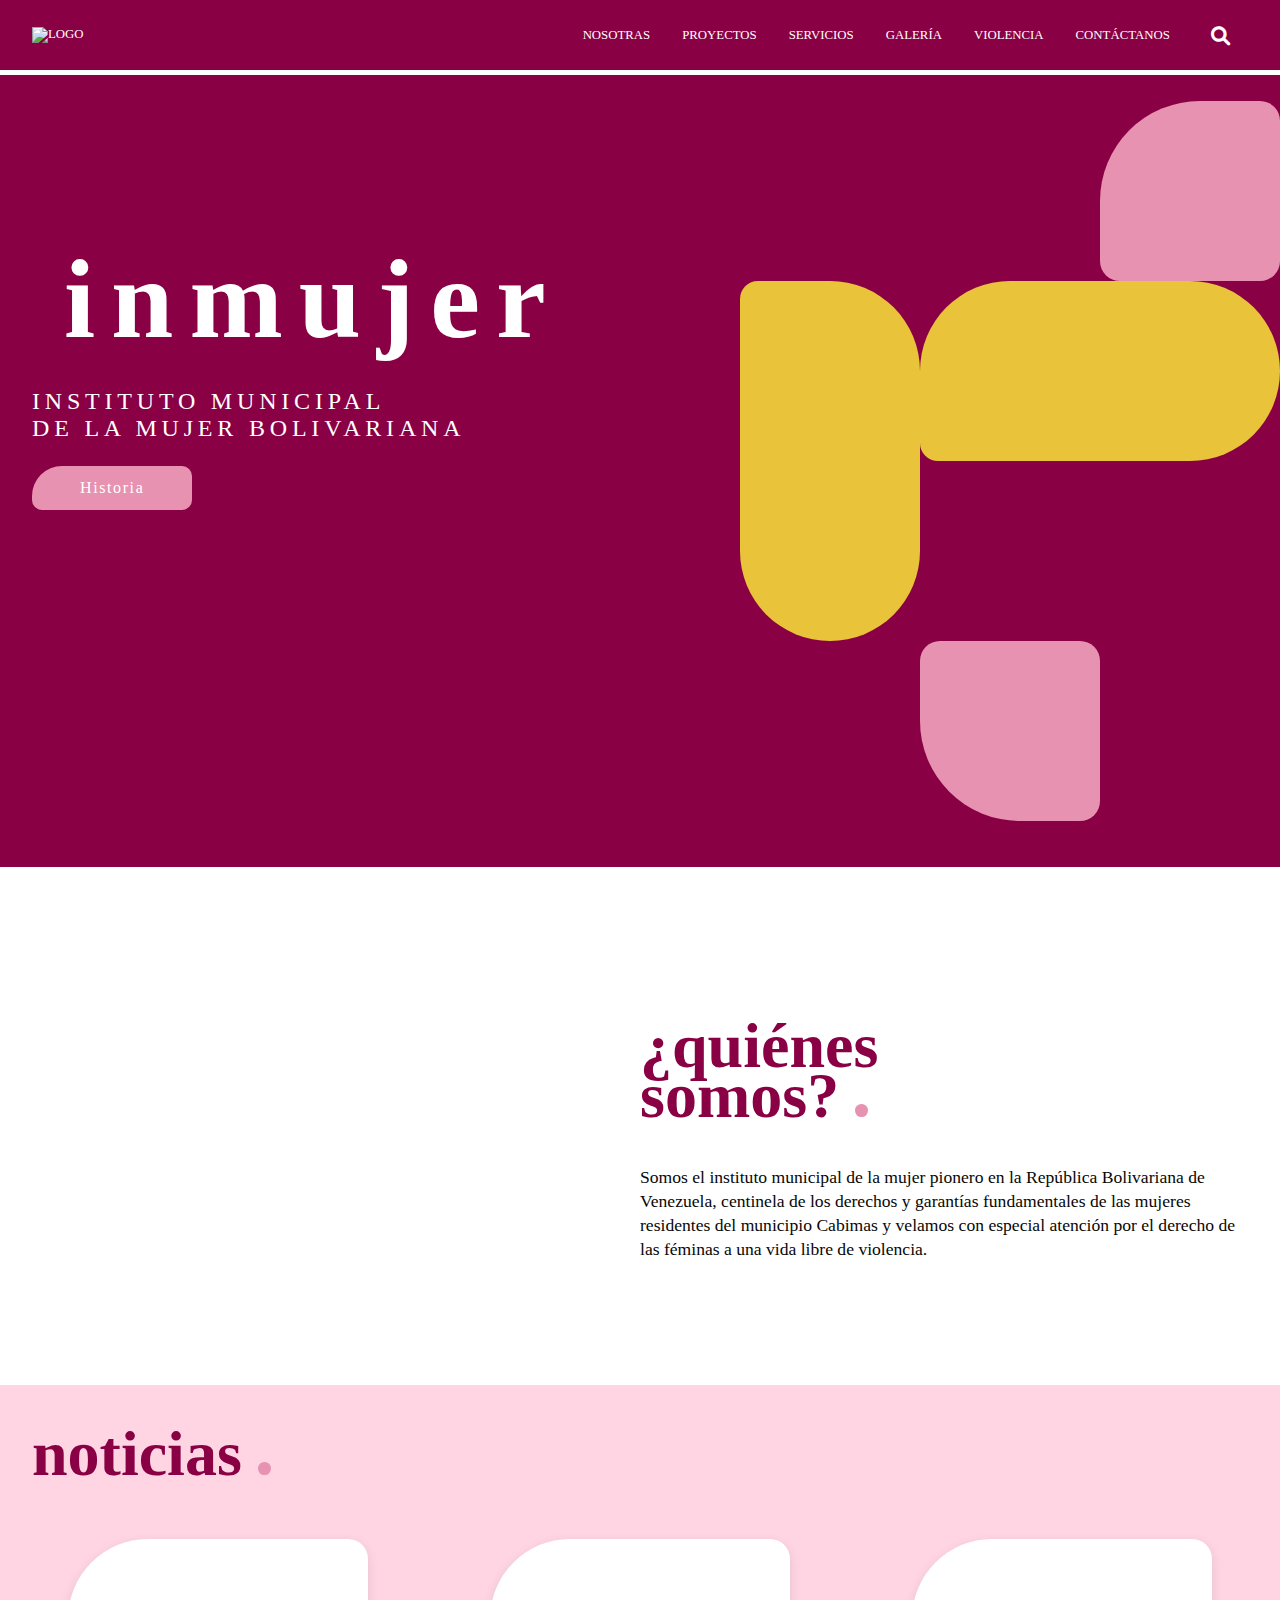
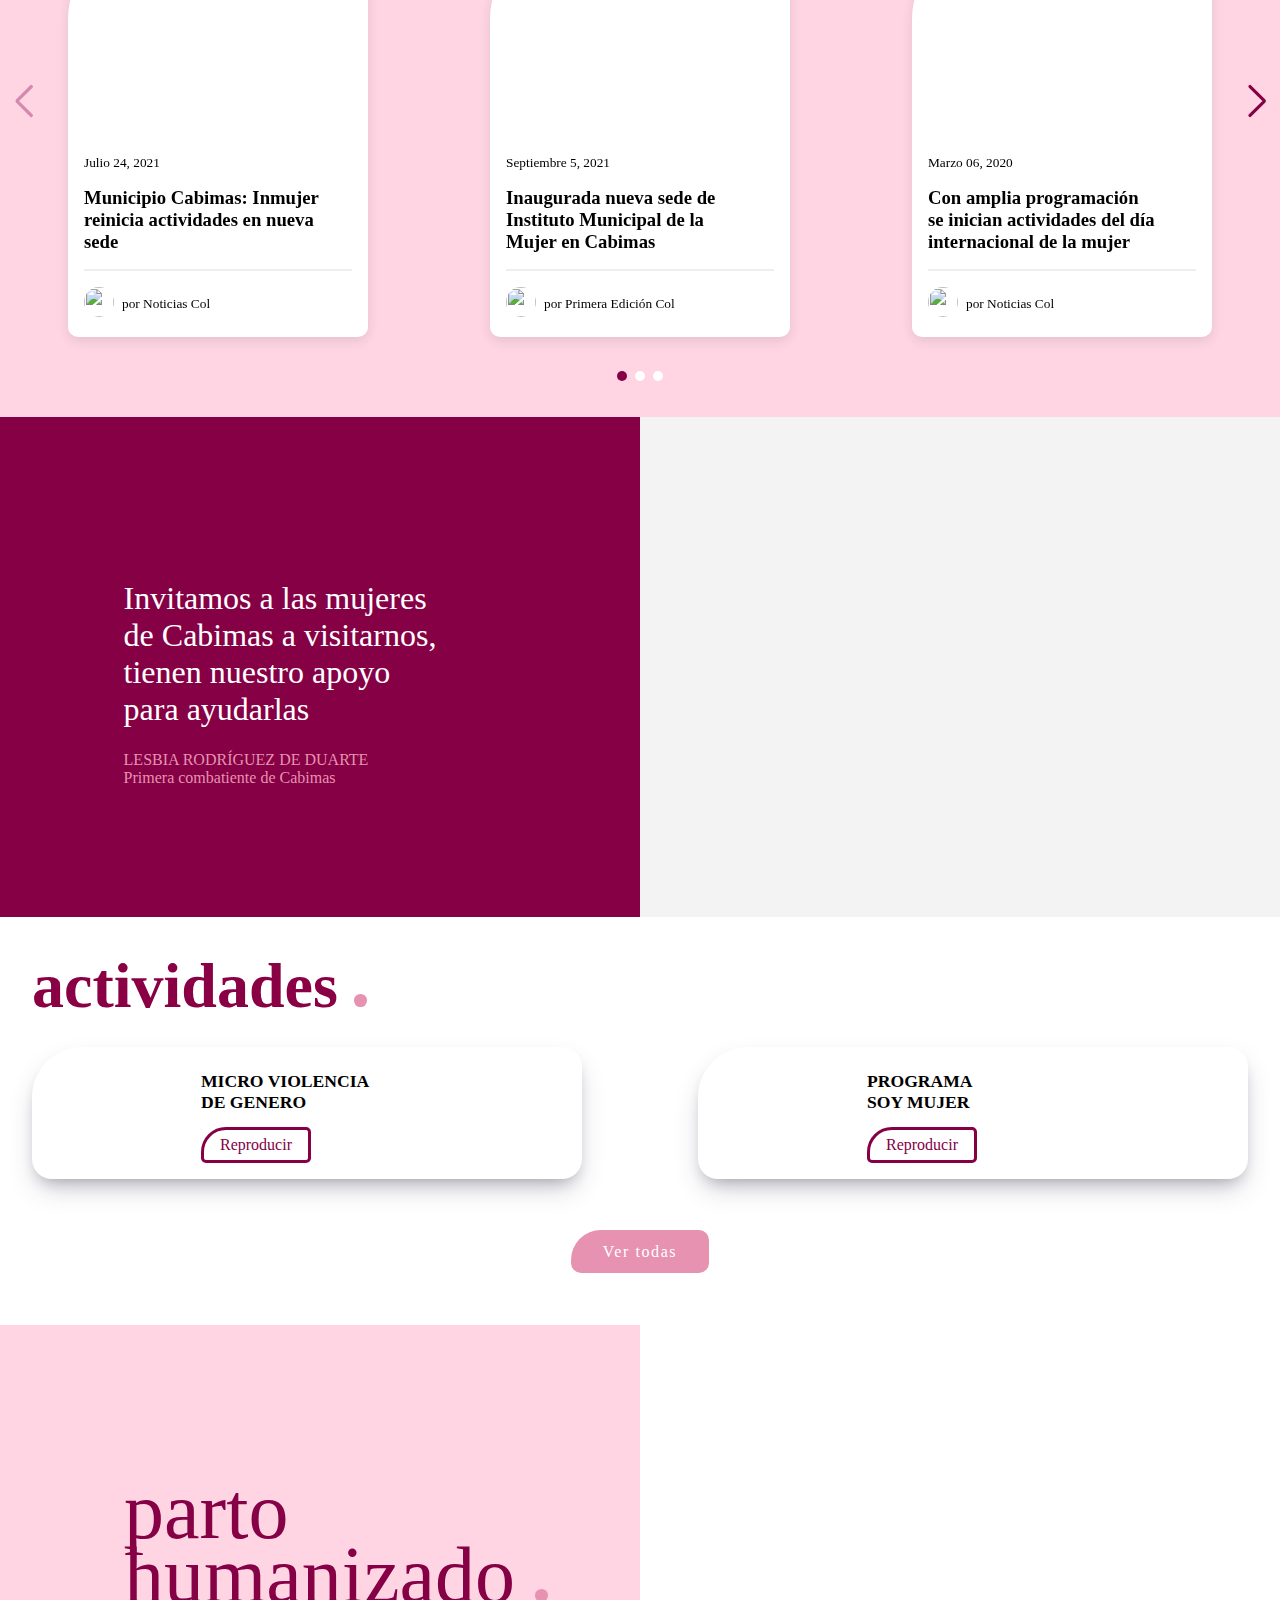
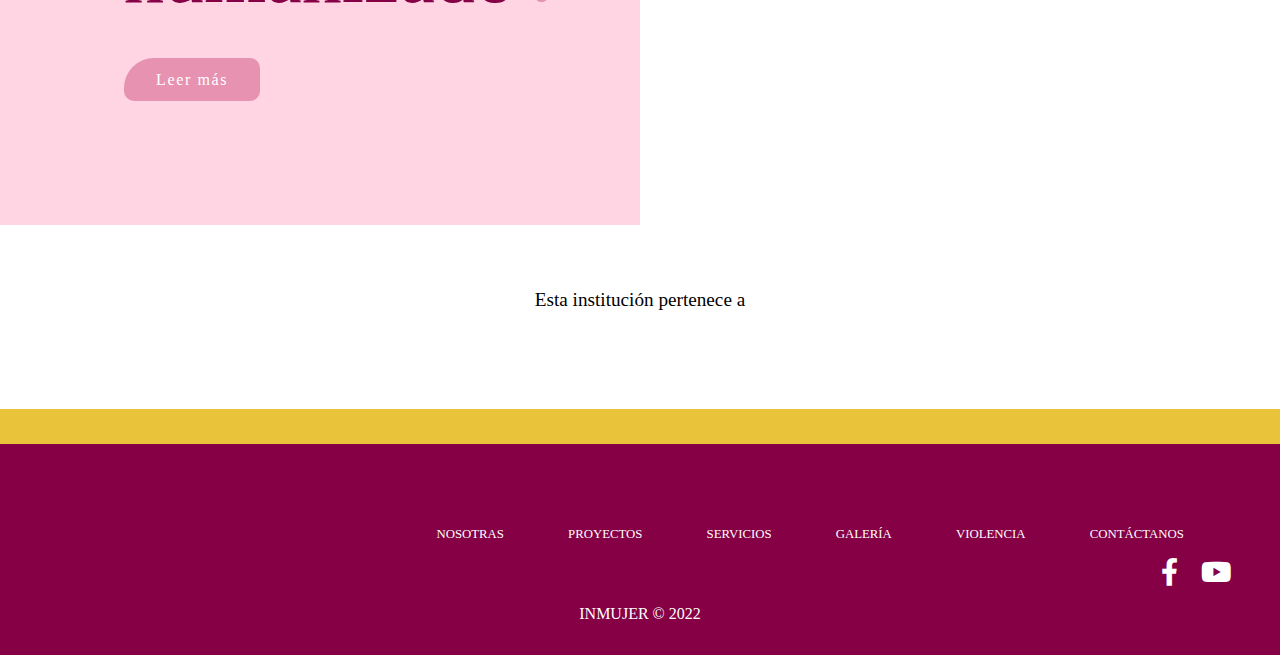
==== commit 3f6c177e: "Gallery added photos and videos" ====
--- a/index.html
+++ b/index.html
@@ -5,6 +5,7 @@
     <meta http-equiv="X-UA-Compatible" content="IE=edge" />
     <meta name="viewport" content="width=device-width, initial-scale=1.0" />
     <title>Inmujer</title>
+    <link rel="shortcut icon" href="./assets/Logo-del-instituto.ico" type="image/x-icon" />
 
     <!-- SWIPER CSS LINK -->
     <link rel="stylesheet" href="https://unpkg.com/swiper/swiper-bundle.min.css" />
@@ -38,10 +39,10 @@
 
         <!-- NAVBAR -->
         <nav>
-          <li><a href="#">Nosotras</a></li>
-          <li><a href="#">Proyectos</a></li>
-          <li><a href="#">Servicios</a></li>
-          <li><a href="#">Galería</a></li>
+          <li><a href="./about.html">Nosotras</a></li>
+          <li><a href="./projects.html">Proyectos</a></li>
+          <li><a href="./services.html">Servicios</a></li>
+          <li><a href="./gallery-photos.html">Galería</a></li>
           <li><a href="#">Violencia</a></li>
           <li><a href="#">Contáctanos</a></li>
 
@@ -345,7 +346,7 @@
               <div class="activities-card-content-text">
                 <h3>Micro violencia<br />de genero</h3>
 
-                <a href="">Reproducir</a>
+                <a href="https://www.youtube.com/watch?v=jbMpuH58wqY">Reproducir</a>
               </div>
             </div>
 
@@ -436,8 +437,16 @@
               <!-- SOCIAL NETWORKS -->
               <div class="footer-social-networks">
                 <div class="networks-container">
-                  <i class="fa-brands fa-facebook-f"></i>
-                  <i class="fa-brands fa-youtube"></i>
+                  <a style="text-decoration: none" href="https://www.facebook.com/immujer1">
+                    <i class="fa-brands fa-facebook-f"></i>
+                  </a>
+
+                  <a
+                    style="text-decoration: none"
+                    href="https://www.youtube.com/channel/UCGyzd1RYzJ5uV1EJ69MFRpQ/videos"
+                  >
+                    <i class="fa-brands fa-youtube"></i>
+                  </a>
                 </div>
               </div>
             </div>
--- a/css/home.css
+++ b/css/home.css
@@ -387,7 +387,7 @@
   color: #000;
 
   box-shadow: rgba(0, 0, 0, 0.1) 0px 4px 12px;
-  border-radius: 80px 10px 10px 10px;
+  border-radius: 80px 20px 10px 10px;
 
   transition: all 0.3s ease-in-out;
   cursor: pointer;
--- a/css/header.css
+++ b/css/header.css
@@ -8,10 +8,6 @@
   font-family: 'NunitoSans ExtraBold';
 
   z-index: 1000;
-}
-
-.header.border-radius {
-  border-radius: 0 0 30px 30px;
 }
 
 .header .container {
@@ -47,6 +43,10 @@
   cursor: pointer;
 
   transition: all 0.3s ease-in-out;
+}
+
+.header a.active {
+  color: #e9c33a;
 }
 
 .header a:hover {
@@ -98,6 +98,12 @@
   display: none;
 }
 
+@media screen and (min-width: 640px) {
+  .header.border-radius {
+    border-radius: 0 0 30px 30px;
+  }
+}
+
 @media screen and (max-width: 1145px) {
   /* .header {
     background-color: #e9c33a;
@@ -127,9 +133,15 @@
   }
 
   .header nav.open {
-    height: calc(100vh - 6.375rem);
+    height: calc(100vh - 101px);
     opacity: 1;
     pointer-events: all;
+
+    overflow-y: auto;
+  }
+
+  .header nav::-webkit-scrollbar {
+    display: none;
   }
 
   .header .burger-icon {
--- a/css/footer.css
+++ b/css/footer.css
@@ -52,7 +52,7 @@
 
 .footer-social-networks i {
   margin-right: 1rem;
-
+  color: #fff;
   transition: all 0.3s ease-in-out;
 }
 
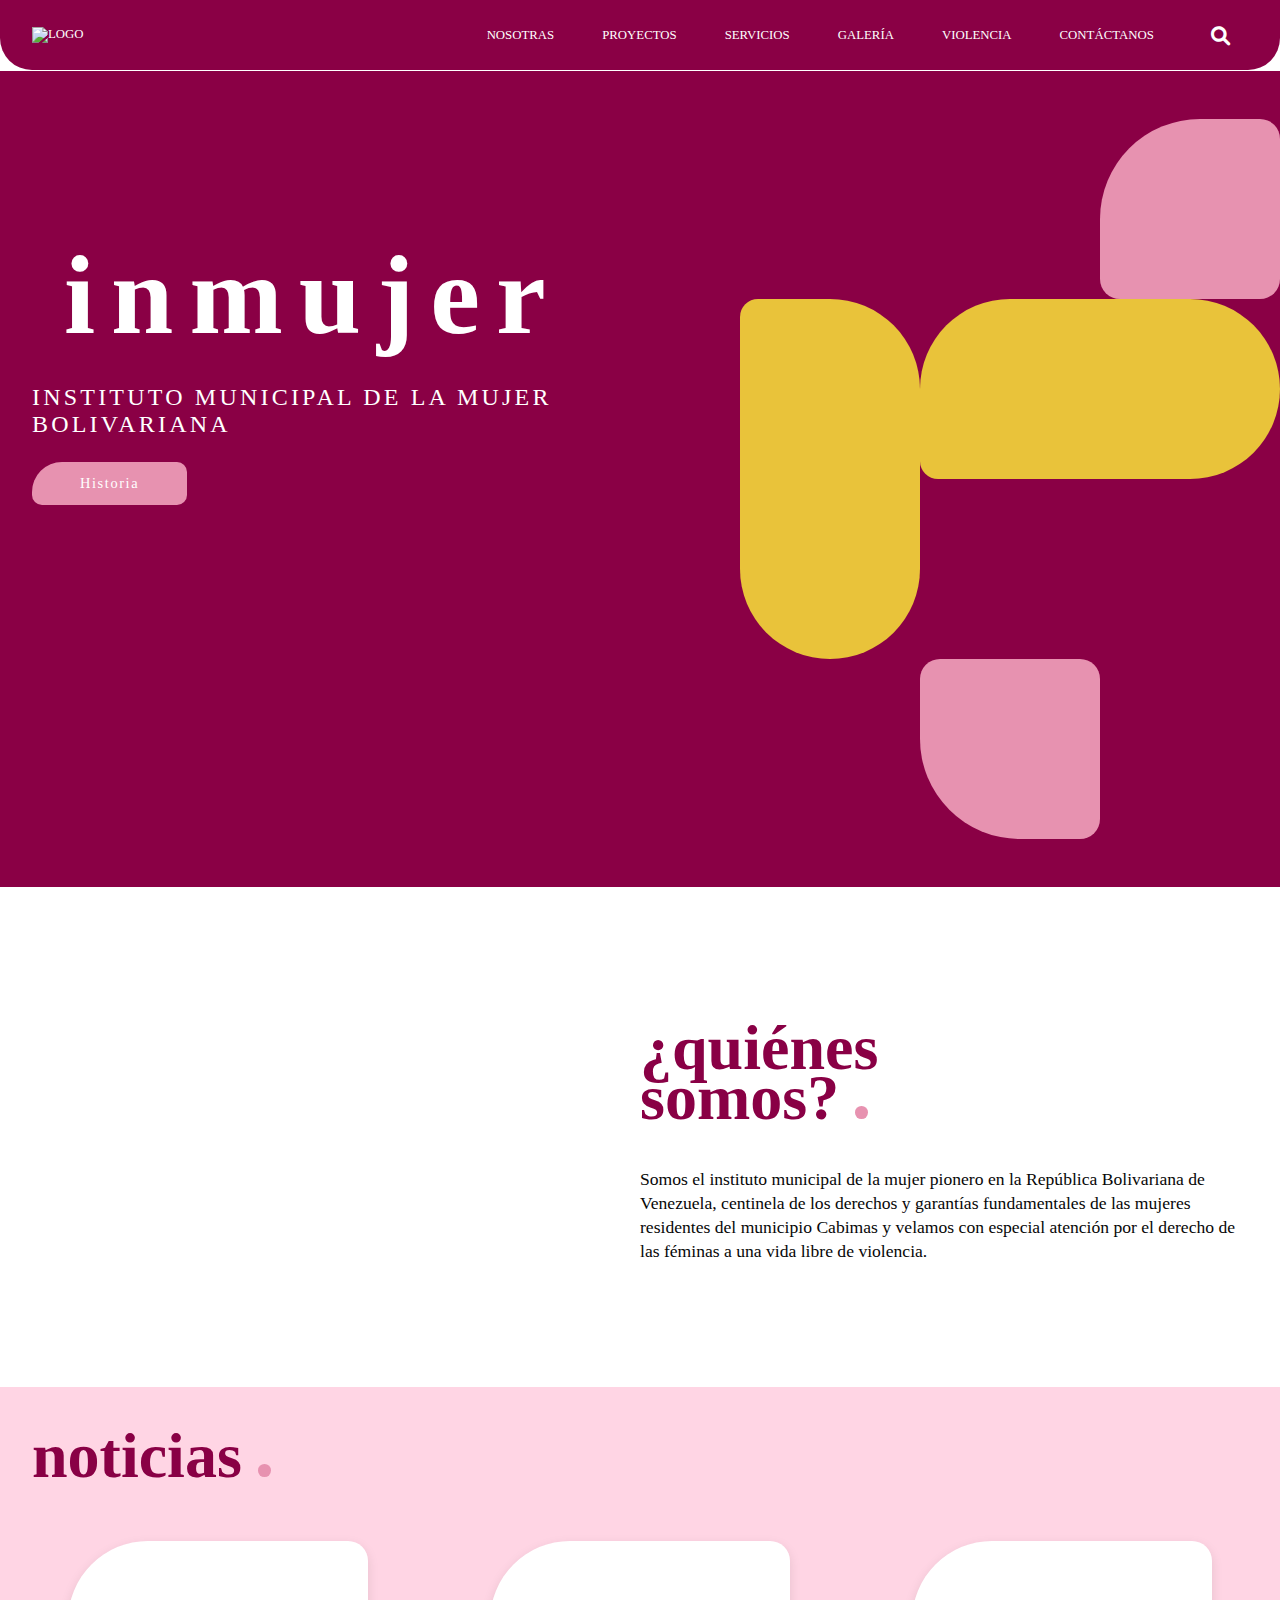
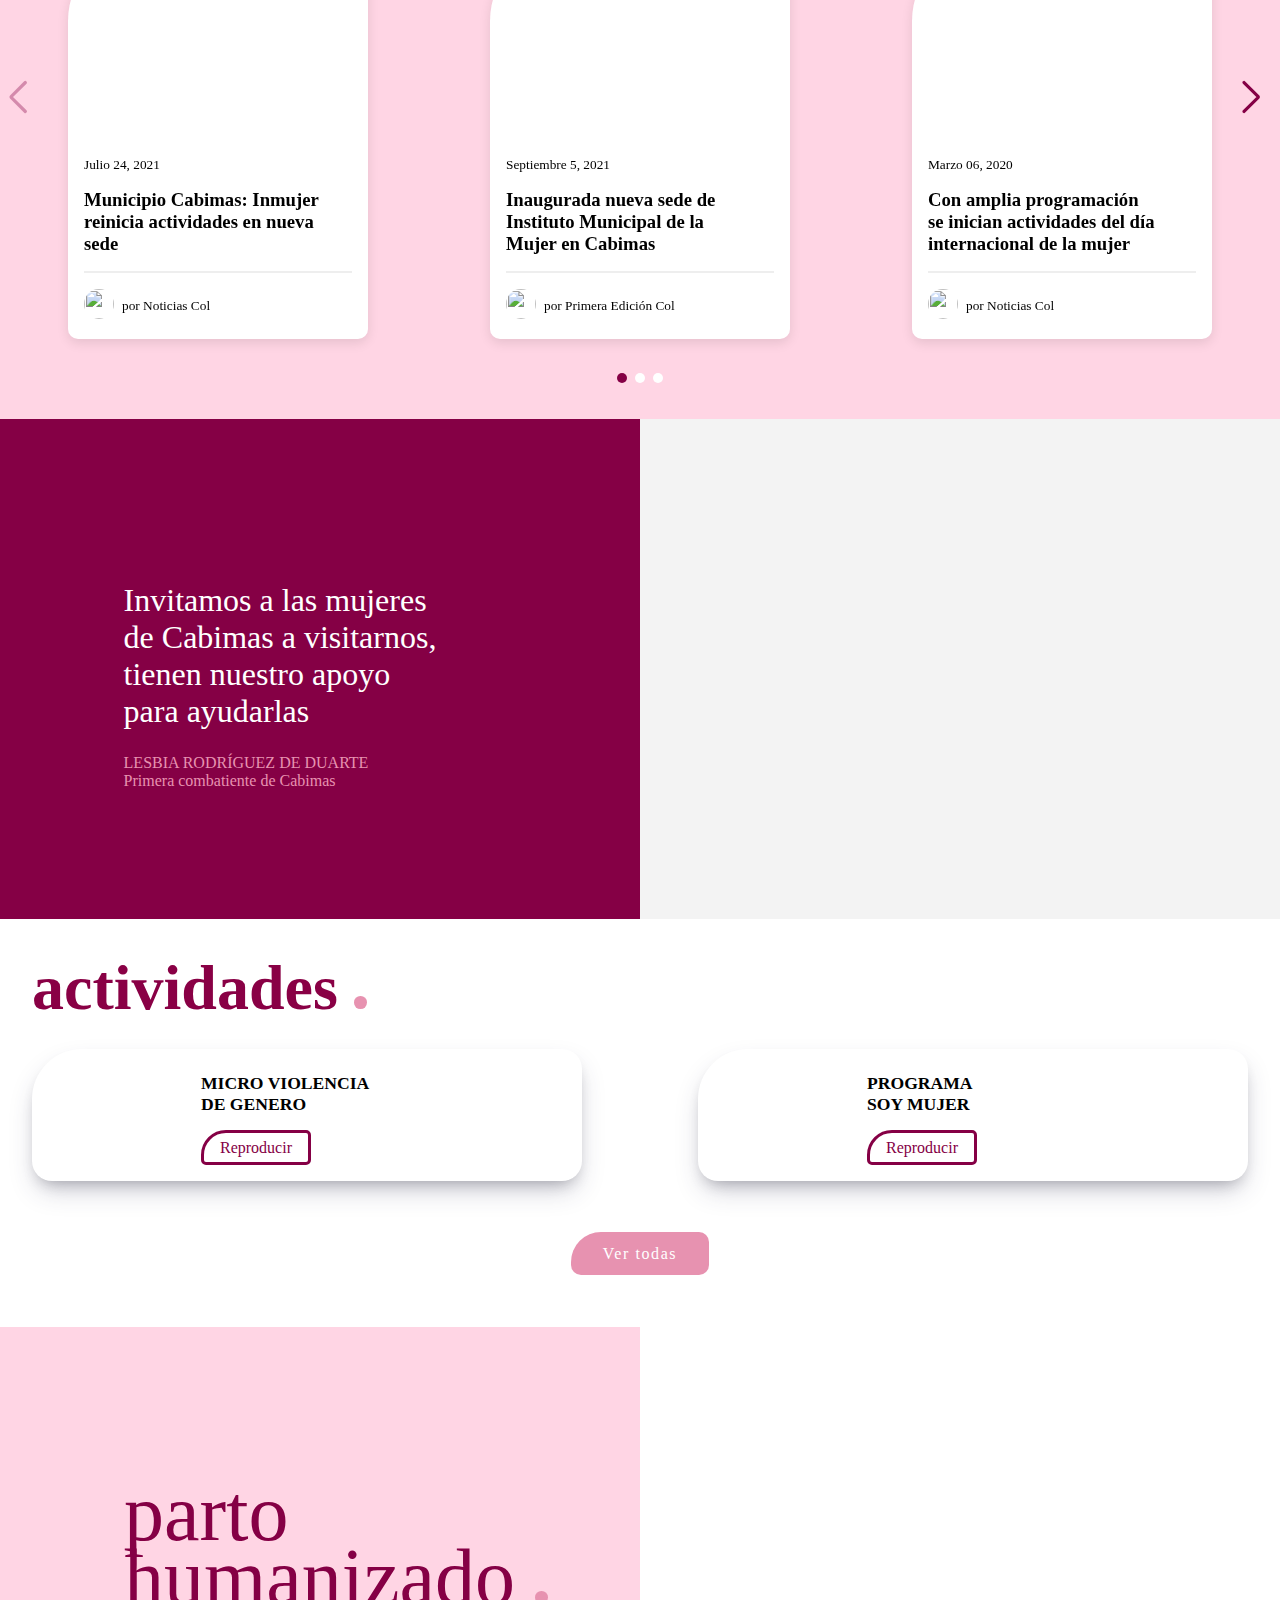
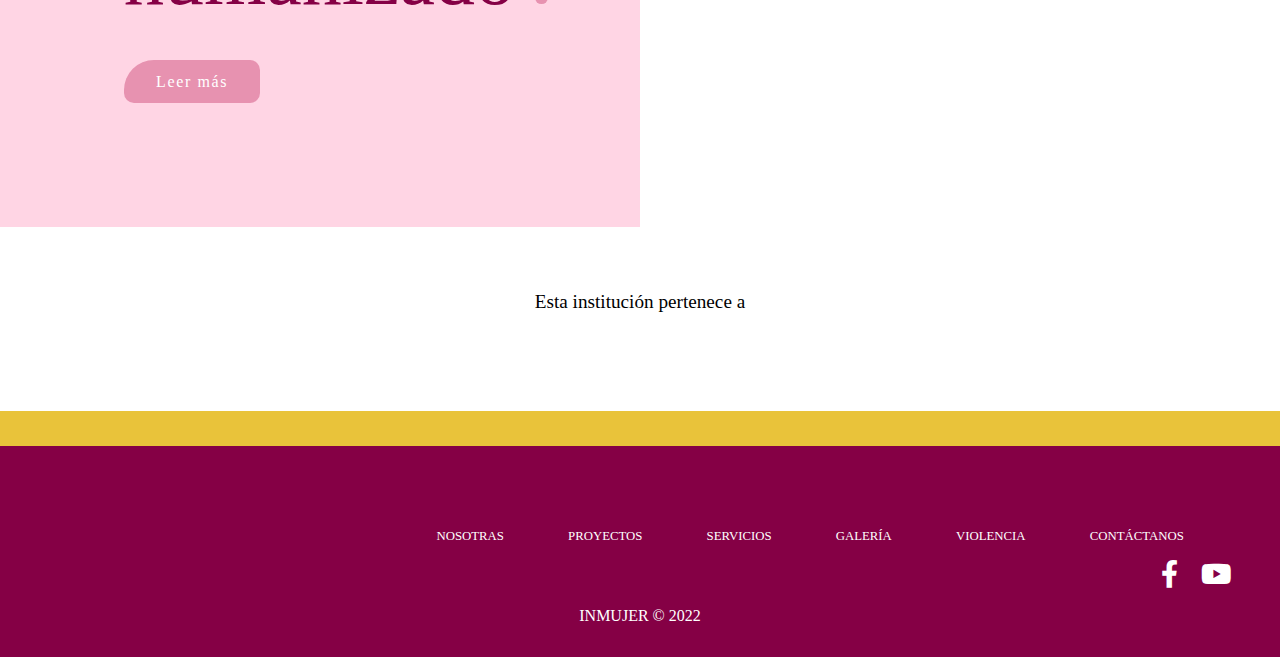
==== commit c4a8c78a: "CSS Refactor code and Contact Us page added" ====
--- a/index.html
+++ b/index.html
@@ -29,22 +29,24 @@
   </head>
   <body>
     <!-- HEADER -->
-    <header class="header">
+    <header class="header border-radius">
       <!-- CONTAINER LAYOUT -->
       <div class="container">
         <!-- LOGO -->
         <div>
-          <a href="./index.html"><img src="./assets/images/Logo del instituto.png" alt="Logo" /></a>
+          <a href="./index.html">
+            <img class="header-logo" src="./assets/images/Logo del instituto.png" alt="Logo" />
+          </a>
         </div>
 
         <!-- NAVBAR -->
-        <nav>
+        <nav class="">
           <li><a href="./about.html">Nosotras</a></li>
           <li><a href="./projects.html">Proyectos</a></li>
           <li><a href="./services.html">Servicios</a></li>
           <li><a href="./gallery-photos.html">Galería</a></li>
-          <li><a href="#">Violencia</a></li>
-          <li><a href="#">Contáctanos</a></li>
+          <li><a href="./violence.html">Violencia</a></li>
+          <li><a href="./contact-us.html">Contáctanos</a></li>
 
           <div class="search-input">
             <i class="fa-solid fa-magnifying-glass"></i>
@@ -54,60 +56,60 @@
         </nav>
 
         <!-- MOBILE BURGER ICON -->
-        <div class="burger-icon" onclick="mobileNavHandler()">
+        <div class="header-icon" onclick="mobileNavHandler()">
           <i class="fa-solid fa-bars"></i>
         </div>
       </div>
     </header>
 
-    <!-- MAIN -->
-    <main class="main">
-      <div class="main-background-image">
-        <img src="./assets/images/home/Mapa fondo home.png" alt="" />
-      </div>
-
-      <div class="container">
-        <!-- MAIN TEXT CONTENT -->
-        <div class="main-content-text">
-          <h1>Inmujer</h1>
-
-          <p>
-            Instituto municipal <br />
-            de la mujer bolivariana
-          </p>
-
-          <a href="">Historia</a>
-        </div>
-
-        <!-- MAIN IMAGES CONTENT -->
-        <div class="main-content-images">
-          <div class="images-container">
-            <div class="image-figure-1">
-              <img src="./assets/images/home/figuras/Elemento home 1.png" alt="" />
-            </div>
-            <div class="image-figure-2">
-              <img src="./assets/images/home/figuras/Elemento home 2.png" alt="" />
-            </div>
-
-            <div class="image image-1"></div>
-            <div class="image image-2"></div>
-            <div class="image image-3"></div>
-
-            <div class="image image-4"></div>
-            <div class="image image-5"></div>
-
-            <div class="image image-6"></div>
-            <div class="image image-7"></div>
-
-            <div class="image image-8"></div>
-            <div class="image image-9"></div>
-          </div>
-        </div>
-      </div>
-    </main>
-
-    <!-- Layout -->
-    <div class="layout-container">
+    <!-- LAYOUT -->
+    <div class="layout">
+      <!-- MAIN -->
+      <main class="main">
+        <div class="main-background-image">
+          <img src="./assets/images/home/Mapa fondo home.png" alt="" />
+        </div>
+
+        <div class="container">
+          <!-- MAIN TEXT -->
+          <div class="main-content-text">
+            <h1>Inmujer</h1>
+
+            <p>
+              Instituto municipal
+              <span>de la mujer bolivariana</span>
+            </p>
+
+            <a href="">Historia</a>
+          </div>
+
+          <!-- MAIN IMAGES CONTENT -->
+          <div class="main-content-images">
+            <div class="images-container">
+              <div class="image-figure-1">
+                <img src="./assets/images/home/figuras/Elemento home 1.png" alt="" />
+              </div>
+              <div class="image-figure-2">
+                <img src="./assets/images/home/figuras/Elemento home 2.png" alt="" />
+              </div>
+
+              <div class="image image-1"></div>
+              <div class="image image-2"></div>
+              <div class="image image-3"></div>
+
+              <div class="image image-4"></div>
+              <div class="image image-5"></div>
+
+              <div class="image image-6"></div>
+              <div class="image image-7"></div>
+
+              <div class="image image-8"></div>
+              <div class="image image-9"></div>
+            </div>
+          </div>
+        </div>
+      </main>
+
       <!-- ABOUT US -->
       <section class="about">
         <div class="container">
@@ -346,7 +348,7 @@
               <div class="activities-card-content-text">
                 <h3>Micro violencia<br />de genero</h3>
 
-                <a href="https://www.youtube.com/watch?v=jbMpuH58wqY">Reproducir</a>
+                <a href="https://www.youtube.com/watch?v=jbMpuH58wqY" target="_blank">Reproducir</a>
               </div>
             </div>
 
@@ -362,7 +364,7 @@
               <div class="activities-card-content-text">
                 <h3>Programa<br />soy mujer</h3>
 
-                <a href="">Reproducir</a>
+                <a href="" target="_blank">Reproducir</a>
               </div>
             </div>
           </div>
@@ -437,13 +439,18 @@
               <!-- SOCIAL NETWORKS -->
               <div class="footer-social-networks">
                 <div class="networks-container">
-                  <a style="text-decoration: none" href="https://www.facebook.com/immujer1">
+                  <a
+                    style="text-decoration: none"
+                    href="https://www.facebook.com/immujer1"
+                    target="_blank"
+                  >
                     <i class="fa-brands fa-facebook-f"></i>
                   </a>
 
                   <a
                     style="text-decoration: none"
                     href="https://www.youtube.com/channel/UCGyzd1RYzJ5uV1EJ69MFRpQ/videos"
+                    target="_blank"
                   >
                     <i class="fa-brands fa-youtube"></i>
                   </a>
--- a/css/home.css
+++ b/css/home.css
@@ -9,16 +9,25 @@
   max-width: 1280px;
 }
 
-.layout-container {
+.layout {
   position: relative;
-  top: 5.8rem;
+  top: 77px;
+}
+
+@media screen and (min-width: 640px) {
+  .layout {
+    top: 55px;
+  }
+}
+
+@media screen and (min-width: 1024px) {
+  .layout {
+    top: 71px;
+  }
 }
 
 /* MAIN - START */
 .main {
-  position: relative;
-  top: 4.7rem;
-
   background: #8a0045;
 }
 
@@ -27,14 +36,14 @@
 }
 
 .main .container {
-  height: calc(100vh - 4.7rem);
+  height: calc(100vh - 77px);
   padding: 2rem;
 }
 
 .main .main-content-text {
   display: flex;
+  justify-content: center;
   align-items: center;
-  justify-content: center;
   flex-direction: column;
 
   height: 100%;
@@ -47,17 +56,19 @@
   text-transform: lowercase;
 
   color: #fff;
-  font-size: 4rem;
+  /* font-size: 4rem; */
+  font-size: 2.5rem;
   font-family: 'DMSerifDisplay Regular';
 }
 
 .main p {
   margin-bottom: 1.5rem;
-  letter-spacing: 0.3rem;
+  letter-spacing: 0.2rem;
   text-transform: uppercase;
 
   color: #fff;
-  font-size: 1.2rem;
+  /* font-size: 1.2rem; */
+  font-size: 1rem;
   font-family: 'NunitoSans ExtraBold';
 }
 
@@ -74,6 +85,7 @@
   border-radius: 30px 10px 10px 10px;
   color: #fff;
 
+  font-size: 0.9rem;
   font-family: 'NunitoSans Black';
   font-weight: 300;
 
@@ -90,6 +102,10 @@
 }
 
 @media screen and (min-width: 1280px) {
+  .main {
+    position: relative;
+  }
+
   .main .main-background-image {
     position: absolute;
     top: calc(50% - 120px);
@@ -104,7 +120,8 @@
   }
 
   .main .container {
-    height: 792px;
+    /* height: 792px; */
+    height: 816px;
   }
 
   .main .main-content-text {
@@ -127,7 +144,7 @@
 
   .main .main-content-images {
     position: absolute;
-    top: 1.6rem;
+    top: 3rem; /* 1.6rem */
     right: 0;
 
     display: flex;
@@ -272,7 +289,8 @@
 }
 
 .about img {
-  max-height: 200px;
+  /* max-height: 200px; */
+  max-height: 150px;
 }
 
 .about-content-text {
@@ -311,6 +329,11 @@
   .about .about-content-image {
     text-align: start;
   }
+
+  .about img {
+    max-height: 200px;
+  }
+
   .about-content-text {
     margin-top: 0;
   }
@@ -383,6 +406,7 @@
 
 .news .news-card {
   background: #fff;
+  width: 100%;
   max-width: 300px;
   color: #000;
 
@@ -401,14 +425,12 @@
 
 .news .news-card-content-image {
   display: flex;
-
-  width: 300px;
   height: 200px;
 }
 
-.news img {
+.news .news-card-content-image img {
   object-fit: cover;
-  width: 300px;
+  width: 100%;
   border-radius: 80px 20px 80px 20px;
 }
 
@@ -498,6 +520,7 @@
 
 .swiper-button-next,
 .swiper-button-prev {
+  display: none;
   color: #850045;
 }
 
@@ -505,6 +528,13 @@
 .swiper-button-prev::after {
   font-size: 2rem;
   font-weight: bolder;
+}
+
+@media screen and (min-width: 640px) {
+  .swiper-button-next,
+  .swiper-button-prev {
+    display: block;
+  }
 }
 
 @media screen and (min-width: 768px) {
@@ -679,7 +709,7 @@
 }
 
 .activities h3 {
-  font-size: 1rem;
+  font-size: 0.8rem;
 
   text-transform: uppercase;
   margin-bottom: 1.5rem;
@@ -689,7 +719,7 @@
 
 .activities .activities-card a {
   text-decoration: none;
-  padding: 0.4rem 1rem;
+  padding: 0.3rem 0.8rem;
 
   border-radius: 25px 5px 5px 5px;
   color: #850045;
@@ -733,6 +763,16 @@
 
 .activities-btn a:hover {
   background: #c24c75;
+}
+
+@media screen and (min-width: 468px) {
+  .activities h3 {
+    font-size: 1rem;
+  }
+
+  .activities .activities-card a {
+    padding: 0.4rem 1rem;
+  }
 }
 
 @media screen and (min-width: 760px) {
@@ -818,7 +858,7 @@
   text-transform: lowercase;
 
   font-family: 'DMSerifDisplay Regular';
-  font-size: 3.5rem;
+  font-size: 2.4rem;
 
   color: #850045;
 }
@@ -870,6 +910,13 @@
   background: #c24c75;
 }
 
+@media screen and (min-width: 640px) {
+  .birth-content-text p span:nth-child(1),
+  .birth-content-text p span:nth-child(2) {
+    font-size: 3.5rem;
+  }
+}
+
 @media screen and (min-width: 760px) {
   .birth {
     height: 500px;
@@ -929,9 +976,9 @@
   max-height: 95px;
 }
 
+/* INSTITUTE END */
+
 .yellow-container {
   background: #e9c33a;
   height: 35px;
 }
-
-/* INSTITUTE END */
--- a/css/header.css
+++ b/css/header.css
@@ -1,159 +1,163 @@
 .header {
   position: absolute;
+  top: 0;
+
   width: 100%;
-
   background: #8a0045;
-  /* border-radius: 0 0 30px 30px; */
-
   font-family: 'NunitoSans ExtraBold';
-
   z-index: 1000;
+  font-size: 0.8rem;
 }
 
 .header .container {
   padding: 1rem 2rem;
 
-  font-size: 0.8rem;
-
   display: flex;
+  align-items: center;
   justify-content: space-between;
-  align-items: center;
 }
 
-.header img {
-  object-fit: cover;
-  max-height: 4rem;
+.header .header-logo {
+  max-height: 2.5rem;
+}
+
+.header nav {
+  position: absolute;
+  left: 0;
+  top: 77px;
+
+  width: 100%;
+  height: 0;
+  opacity: 0;
+  overflow-y: auto;
+
+  transition: all 0.3s ease-in-out;
+}
+
+.header nav::-webkit-scrollbar {
+  display: none;
+}
+
+.header nav.open {
+  background-color: #8a0045;
+  height: 100vh;
+  opacity: 1;
+  z-index: 1000;
+
+  /* pointer-events: auto; */
+  z-index: 1000;
 }
 
 .header nav {
   list-style: none;
 
   display: grid;
-  grid-template-columns: auto auto auto auto auto auto auto;
-  gap: 2rem;
-  align-items: center;
+  grid-auto-rows: 5rem;
+
+  text-align: center;
 }
 
 .header a {
   text-transform: uppercase;
   text-decoration: none;
-  /* letter-spacing: 0.1rem; */
-
   color: #fff;
   cursor: pointer;
 
   transition: all 0.3s ease-in-out;
 }
 
+.header a:hover {
+  color: #e9c33a;
+}
+
 .header a.active {
   color: #e9c33a;
 }
 
-.header a:hover {
-  color: #e9c33a;
+.search-input {
+  display: none;
 }
 
-.header .search-input {
-  padding: 0.6rem;
-
-  border-radius: 1.5rem;
-
-  display: flex;
-  align-items: center;
-}
-
-.header .search-input i {
+.header .header-icon {
   color: #fff;
-
-  font-size: 1.2rem;
-}
-
-.header .search-input input {
-  background: none;
-  width: 0;
-  margin-left: 0.5rem;
-
-  letter-spacing: 0.1rem;
-  outline: none;
-  border: none;
-
-  font-family: 'NunitoSans ExtraBold';
-
-  transition: all 0.3s ease-in-out;
-}
-
-.header .search-input:hover {
-  background-color: #fff;
-}
-
-.header .search-input:hover > i {
-  color: rgb(185, 185, 185);
-}
-
-.header .search-input:hover > input {
-  width: 12.5rem;
-}
-
-.header .burger-icon {
-  display: none;
+  font-size: 1.3rem;
+  cursor: pointer;
 }
 
 @media screen and (min-width: 640px) {
   .header.border-radius {
-    border-radius: 0 0 30px 30px;
+    border-radius: 0 0 2rem 2rem;
+  }
+
+  .header .header-logo {
+    max-height: 3rem;
   }
 }
 
-@media screen and (max-width: 1145px) {
-  /* .header {
-    background-color: #e9c33a;
-  } */
-
-  .header nav {
-    position: absolute;
-    left: 0;
-    top: 6.3rem;
-
-    background: #8a0045;
-    width: 100%;
-    height: 0;
-    opacity: 0;
-
-    grid-template-columns: auto;
-    grid-auto-rows: 5rem;
-    gap: 0;
-
-    text-align: center;
-
-    transition: all 0.3s ease-in-out;
-
-    z-index: 1000;
-
-    pointer-events: none;
+@media screen and (min-width: 1024px) {
+  .header .header-logo {
+    max-height: 4rem;
   }
 
-  .header nav.open {
-    height: calc(100vh - 101px);
-    opacity: 1;
-    pointer-events: all;
-
-    overflow-y: auto;
-  }
-
-  .header nav::-webkit-scrollbar {
+  .header-icon {
     display: none;
   }
 
-  .header .burger-icon {
-    display: block;
+  .search-input {
+    display: inline-block;
+  }
 
-    color: #fff;
-    font-size: 1.5rem;
+  .header nav {
+    position: static;
 
-    cursor: pointer;
+    opacity: 1;
+    width: auto;
+    height: auto;
+
+    grid-auto-rows: auto;
+    grid-template-columns: repeat(7, auto);
+    column-gap: 3rem;
+    align-items: center;
   }
 
   .header .search-input {
-    display: none;
+    padding: 0.6rem;
+
+    border-radius: 1.5rem;
+
+    display: flex;
+    align-items: center;
+  }
+
+  .header .search-input i {
+    color: #fff;
+
+    font-size: 1.2rem;
+  }
+
+  .header .search-input input {
+    background: none;
+    width: 0;
+    margin-left: 0.5rem;
+
+    letter-spacing: 0.1rem;
+    outline: none;
+    border: none;
+
+    font-family: 'NunitoSans ExtraBold';
+
+    transition: all 0.3s ease-in-out;
+  }
+
+  .header .search-input:hover {
+    background-color: #fff;
+  }
+
+  .header .search-input:hover > i {
+    color: rgb(185, 185, 185);
+  }
+
+  .header .search-input:hover > input {
+    width: 12.5rem;
   }
 }
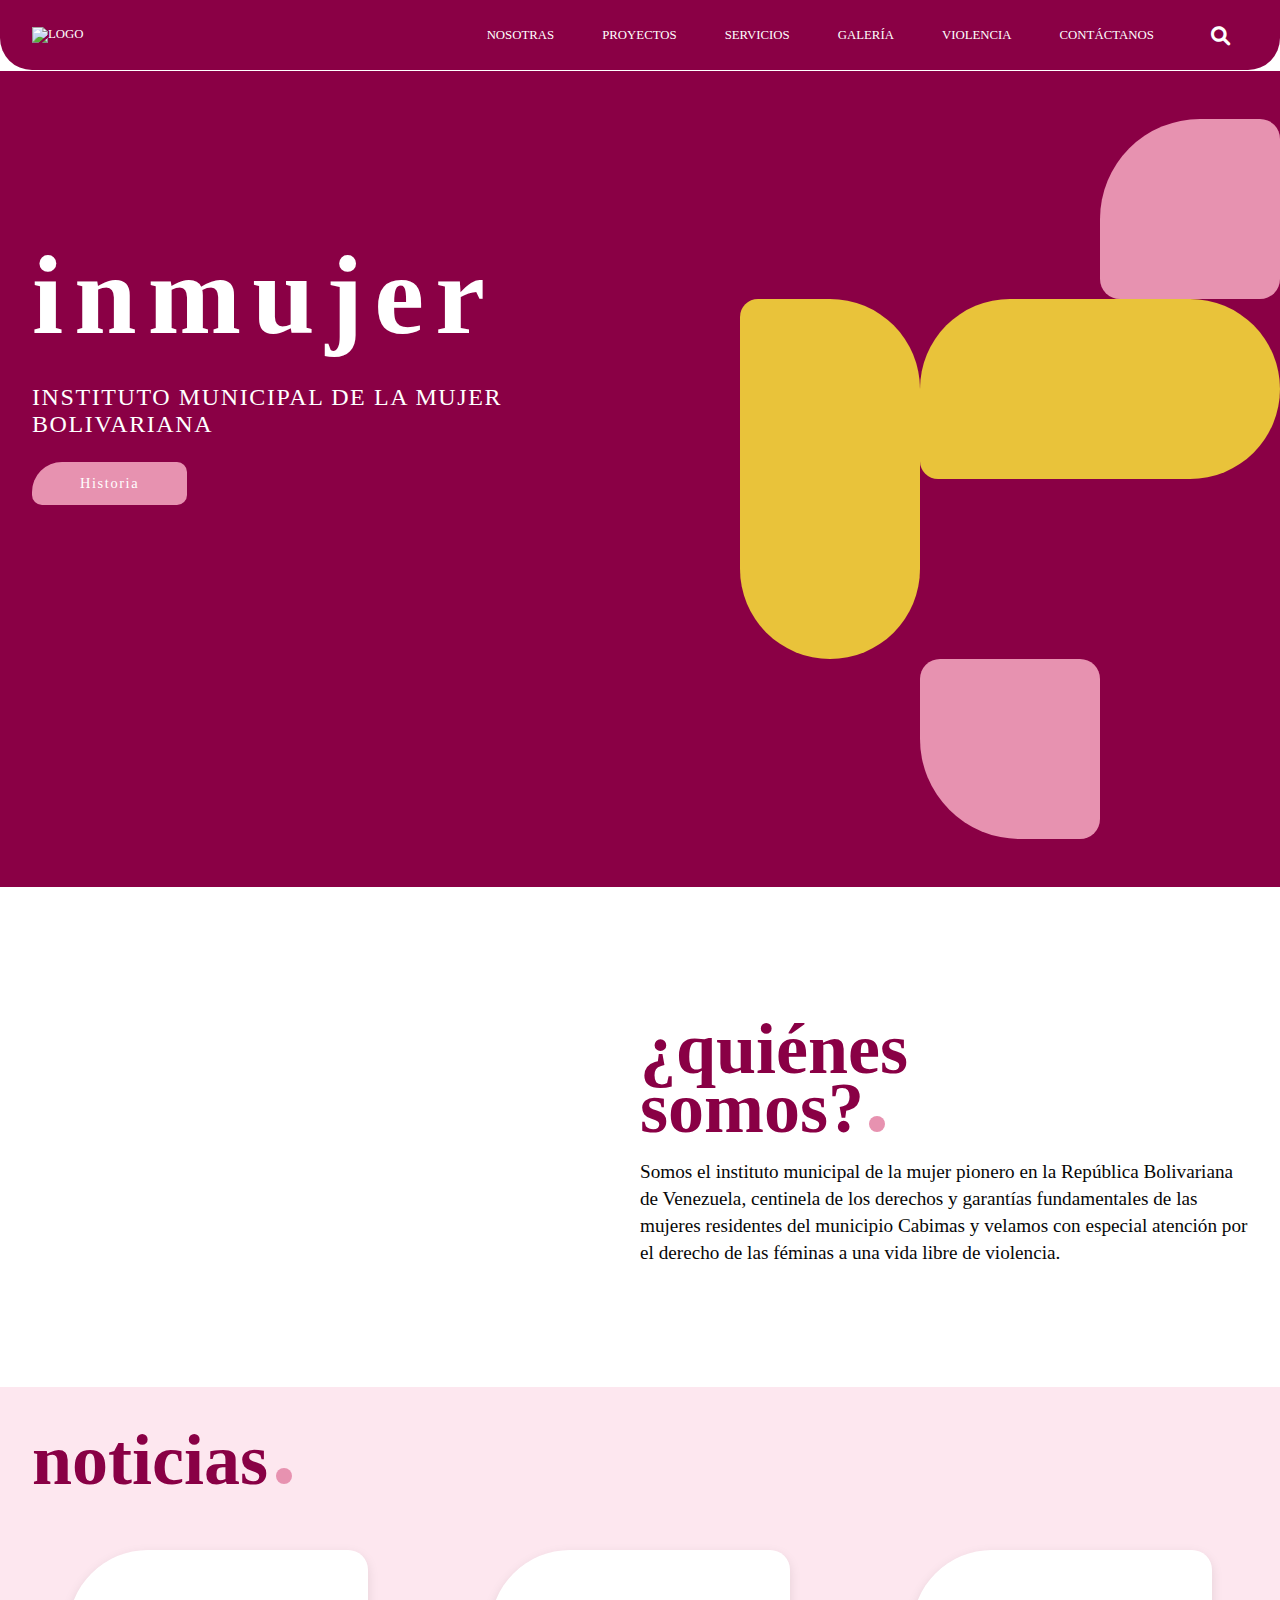
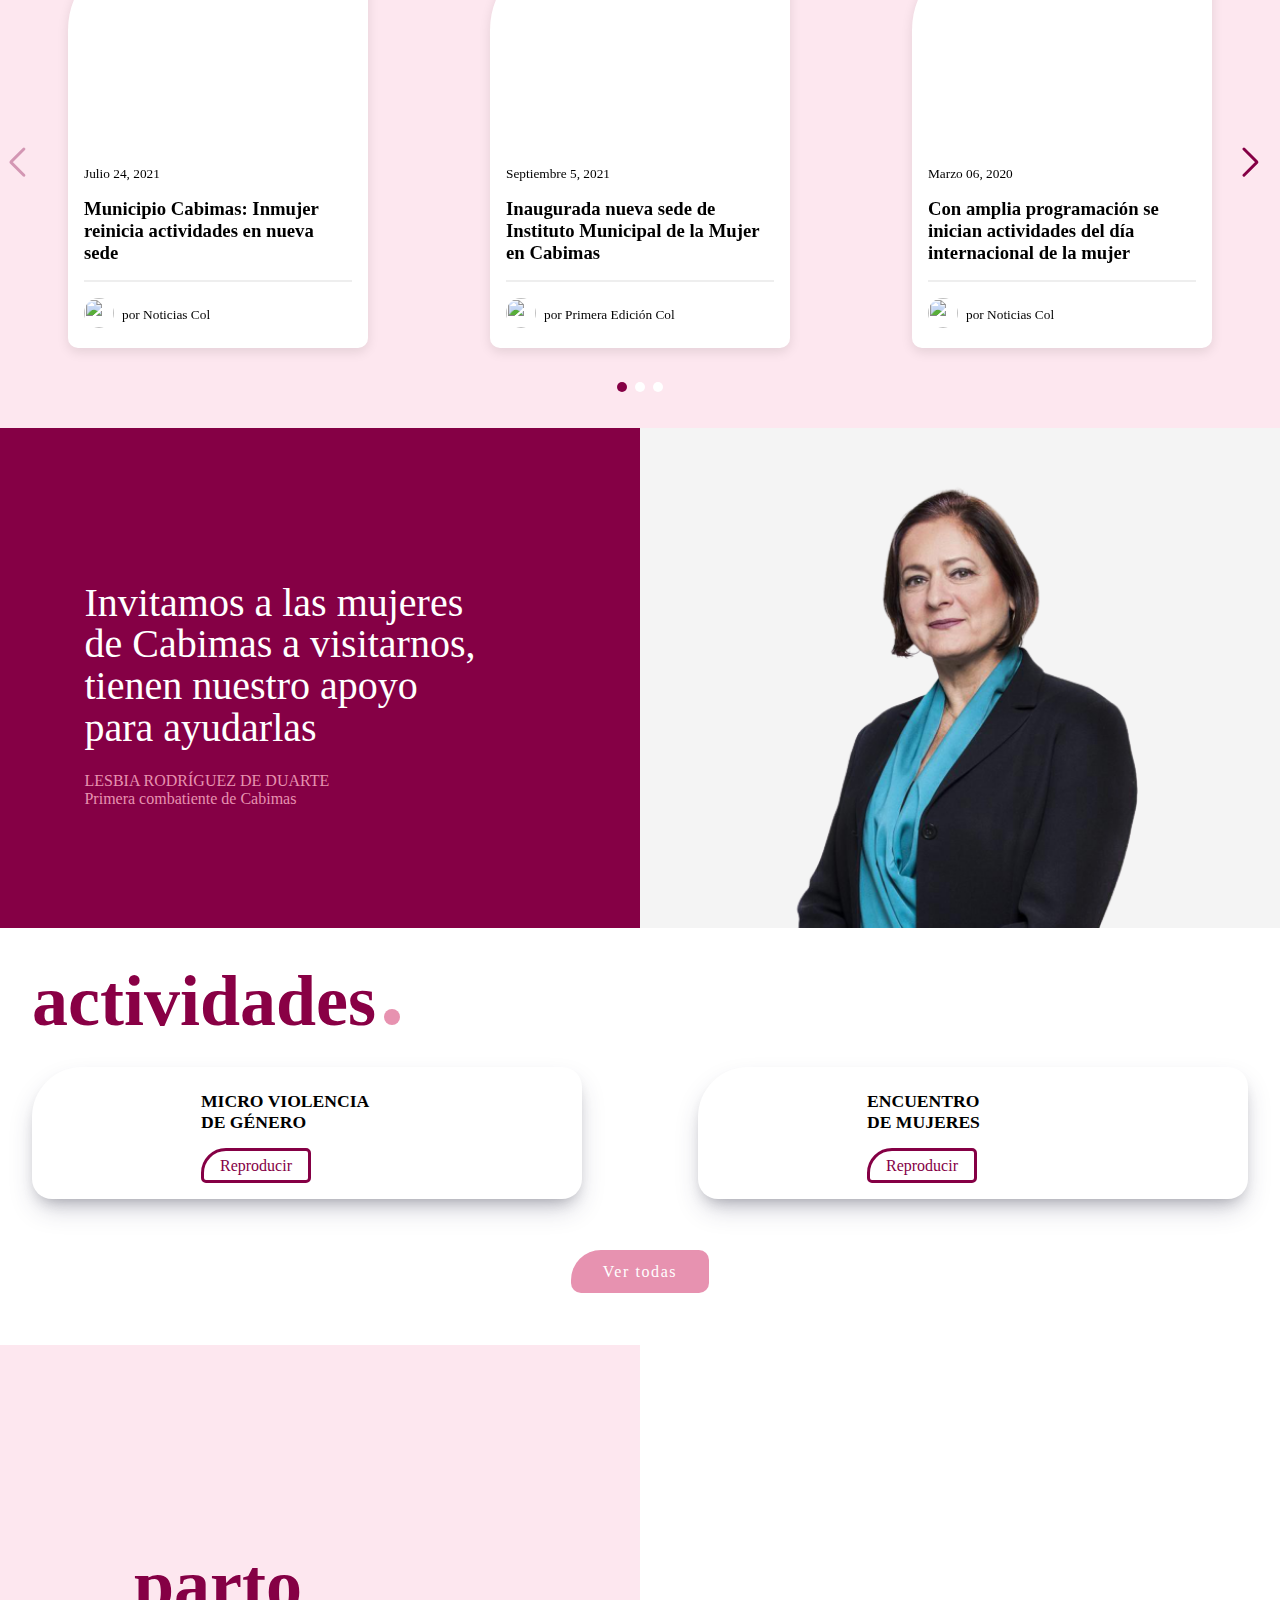
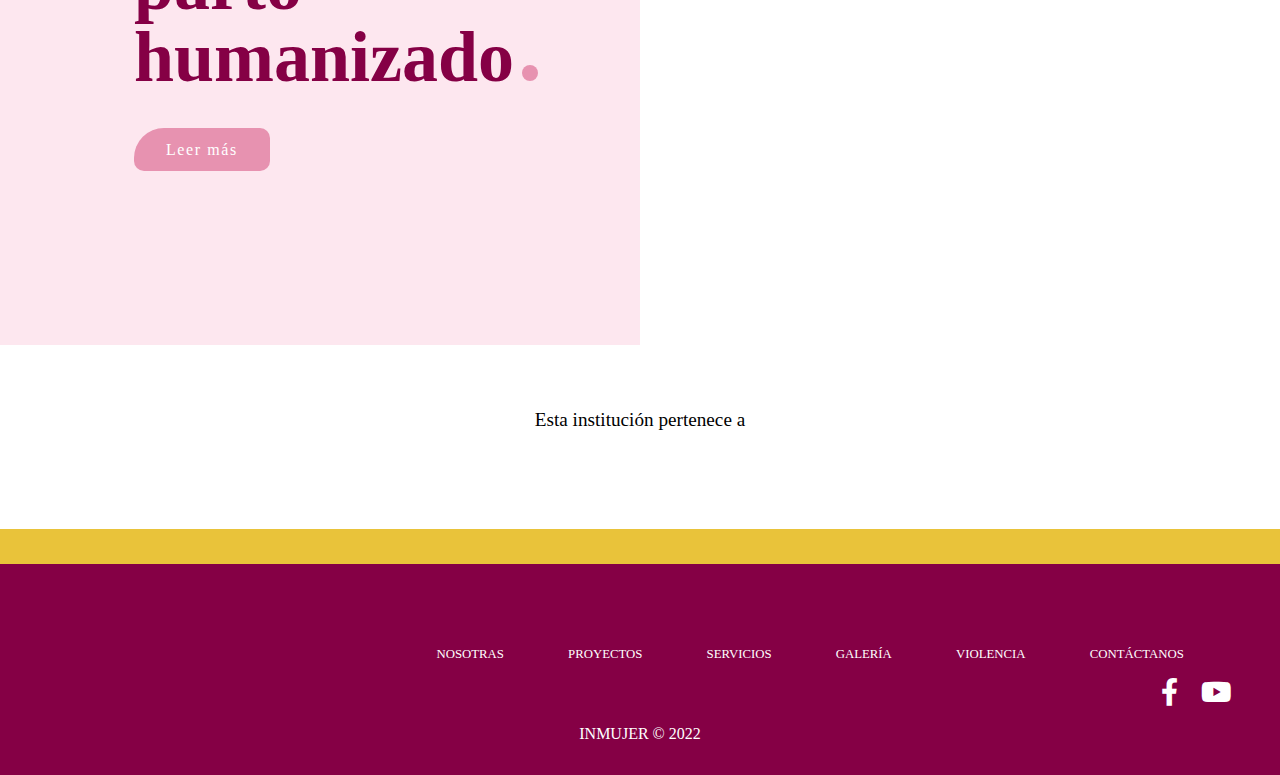
==== commit ae2cf440: "Fix CSS" ====
--- a/index.html
+++ b/index.html
@@ -80,7 +80,7 @@
               <span>de la mujer bolivariana</span>
             </p>
 
-            <a href="">Historia</a>
+            <a href="./history.html">Historia</a>
           </div>
 
           <!-- MAIN IMAGES CONTENT -->
@@ -119,7 +119,7 @@
 
           <div class="about-content-text">
             <h2>
-              ¿Quiénes <span>somos? <span></span></span>
+              ¿Quiénes <span>somos?<span></span></span>
             </h2>
 
             <p>
@@ -135,7 +135,7 @@
       <!-- NEWS -->
       <section class="news">
         <div class="container">
-          <h2>Noticias <span></span></h2>
+          <h2>Noticias<span style="margin-left: 0.5rem"></span></h2>
 
           <div class="news-cards swiper mySwiper">
             <div class="swiper-wrapper">
@@ -143,6 +143,7 @@
                 <a
                   class="news-card"
                   href=" https://www.noticiascol.com/2021/07/24/municipio-cabimas-immujer-reinicia-actividades-en-nueva-sede/"
+                  target="_blank"
                 >
                   <div class="news-card-content-image">
                     <img src="./assets/images/home/noticias/IMG_8109-1024x683.jpeg" alt="" />
@@ -151,11 +152,7 @@
                   <div class="news-card-content-text">
                     <small class="news-card-date">Julio 24, 2021</small>
 
-                    <h3>
-                      Municipio Cabimas: Inmujer<br />
-                      reinicia actividades en nueva<br />
-                      sede
-                    </h3>
+                    <h3>Municipio Cabimas: Inmujer reinicia actividades en nueva sede</h3>
 
                     <hr />
 
@@ -173,6 +170,7 @@
                 <a
                   class="news-card"
                   href="https://primeraedicioncol.com/inaugurada-nueva-sede-de-inmujer-en-cabimas/"
+                  target="_blank"
                 >
                   <div class="news-card-content-image">
                     <img
@@ -184,11 +182,7 @@
                   <div class="news-card-content-text">
                     <small class="news-card-date">Septiembre 5, 2021</small>
 
-                    <h3>
-                      Inaugurada nueva sede de<br />
-                      Instituto Municipal de la<br />
-                      Mujer en Cabimas
-                    </h3>
+                    <h3>Inaugurada nueva sede de Instituto Municipal de la Mujer en Cabimas</h3>
 
                     <hr />
 
@@ -206,6 +200,7 @@
                 <a
                   class="news-card"
                   href="https://primeraedicioncol.com/cabimas-con-amplia-programacion-se-inician-actividades-del-dia-internacional-de-la-mujer/"
+                  target="_blank"
                 >
                   <div class="news-card-content-image">
                     <img src="./assets/images/home/noticias/5f87350b4.jpeg" alt="" />
@@ -215,9 +210,8 @@
                     <small class="news-card-date">Marzo 06, 2020</small>
 
                     <h3>
-                      Con amplia programación<br />
-                      se inician actividades del día<br />
-                      internacional de la mujer<br />
+                      Con amplia programación se inician actividades del día internacional de la
+                      mujer
                     </h3>
 
                     <hr />
@@ -233,7 +227,11 @@
                 </a>
               </div>
               <div class="swiper-slide">
-                <a class="news-card" href="https://www.vtv.gob.ve/cabimas-conmemora-mes-mujer/">
+                <a
+                  class="news-card"
+                  href="https://www.vtv.gob.ve/cabimas-conmemora-mes-mujer/"
+                  target="_blank"
+                >
                   <div class="news-card-content-image">
                     <img
                       src="./assets/images/home/noticias/ZEAQMRWK6BACFJRC5C2SBQ4ALI.jpeg"
@@ -244,11 +242,7 @@
                   <div class="news-card-content-text">
                     <small class="news-card-date">Julio 24, 2021</small>
 
-                    <h3>
-                      Municipio Cabimas: Inmujer<br />
-                      reinicia actividades en nueva<br />
-                      sede
-                    </h3>
+                    <h3>Municipio Cabimas: Inmujer reinicia actividades en nueva sede</h3>
 
                     <hr />
 
@@ -267,6 +261,7 @@
                 <a
                   class="news-card"
                   href="https://noticiaalminuto.com/immujer-conmemoro-dia-cabimas-dijo-no-a-la-violencia-de-genero/"
+                  target="_blank"
                 >
                   <div class="news-card-content-image">
                     <img src="./assets/images/home/noticias/1582665718.jpeg" alt="" />
@@ -275,11 +270,7 @@
                   <div class="news-card-content-text">
                     <small class="news-card-date">Noviembre 29, 2019</small>
 
-                    <h3>
-                      ¡INMUJER CONMEMORÓ<br />
-                      DÍA! Cabimas dijo no a la<br />
-                      violencia de género<br />
-                    </h3>
+                    <h3>¡INMUJER CONMEMORÓ DÍA! Cabimas dijo no a la violencia de género</h3>
 
                     <hr />
 
@@ -308,7 +299,7 @@
         </div>
 
         <div class="communique-content-image">
-          <img src="./assets/images/home/img-6.jpeg" alt="" />
+          <img src="./assets/images/home/img-6.png" alt="" />
         </div>
 
         <div class="communique-content-text">
@@ -336,7 +327,7 @@
       <!-- ACTIVITIES -->
       <section class="activities">
         <div class="container">
-          <h2>Actividades <span></span></h2>
+          <h2>Actividades<span style="margin-left: 0.5rem"></span></h2>
 
           <div class="activities-cards">
             <!-- CARD 1 -->
@@ -346,7 +337,7 @@
               </div>
 
               <div class="activities-card-content-text">
-                <h3>Micro violencia<br />de genero</h3>
+                <h3>Micro violencia<br />de género</h3>
 
                 <a href="https://www.youtube.com/watch?v=jbMpuH58wqY" target="_blank">Reproducir</a>
               </div>
@@ -362,16 +353,16 @@
               </div>
 
               <div class="activities-card-content-text">
-                <h3>Programa<br />soy mujer</h3>
-
-                <a href="" target="_blank">Reproducir</a>
+                <h3>Encuentro<br />de mujeres</h3>
+
+                <a href="https://www.youtube.com/watch?v=AGRNFSXb-40" target="_blank">Reproducir</a>
               </div>
             </div>
           </div>
 
           <!-- BTN CONTAINER -->
           <div class="activities-btn">
-            <a href="">Ver todas</a>
+            <a href="./gallery-videos.html">Ver todas</a>
           </div>
         </div>
       </section>
@@ -384,14 +375,16 @@
               <img src="./assets/images/home/Parto humanizado.png" alt="" />
             </div>
 
+            <!-- <h2>Parto<br />Humanizado <span></span></h2> -->
+
             <p>
               <span>Parto</span>
 
-              <span>Humanizado <span></span></span>
+              <span>Humanizado<span style="margin-left: 0.5rem"></span></span>
             </p>
 
             <div class="birth-btn">
-              <a href="">Leer más</a>
+              <a href="./projects.html">Leer más</a>
             </div>
           </div>
         </div>
@@ -427,12 +420,12 @@
               <!-- NAV -->
               <div>
                 <ul>
-                  <li><a href="">Nosotras</a></li>
-                  <li><a href="">Proyectos</a></li>
-                  <li><a href="">Servicios</a></li>
-                  <li><a href="">Galería</a></li>
-                  <li><a href="">Violencia</a></li>
-                  <li><a href="">Contáctanos</a></li>
+                  <li><a href="./about.html">Nosotras</a></li>
+                  <li><a href="./projects.html">Proyectos</a></li>
+                  <li><a href="./services.html">Servicios</a></li>
+                  <li><a href="./gallery-photos.html">Galería</a></li>
+                  <li><a href="./violence.html">Violencia</a></li>
+                  <li><a href="./contact-us.html">Contáctanos</a></li>
                 </ul>
               </div>
 
--- a/css/home.css
+++ b/css/home.css
@@ -52,7 +52,7 @@
 
 .main h1 {
   margin-bottom: 1.5rem;
-  letter-spacing: 1rem;
+  letter-spacing: 0.7rem;
   text-transform: lowercase;
 
   color: #fff;
@@ -63,7 +63,7 @@
 
 .main p {
   margin-bottom: 1.5rem;
-  letter-spacing: 0.2rem;
+  letter-spacing: 0.1rem;
   text-transform: uppercase;
 
   color: #fff;
@@ -134,7 +134,7 @@
   }
 
   .main h1 {
-    margin-left: 2rem;
+    /* margin-left: 2rem; */
     font-size: 7rem;
   }
 
@@ -285,7 +285,9 @@
 }
 
 .about .about-content-image {
-  text-align: center;
+  /* background-color: #8a0045; */
+  display: flex;
+  justify-content: center;
 }
 
 .about img {
@@ -308,15 +310,24 @@
 }
 
 .about-content-text p {
-  margin-top: 2rem;
-
-  line-height: 1.5rem;
+  margin-top: 0.5rem;
+
+  line-height: 1.7rem;
 
   color: #070707;
   font-family: 'NunitoSans Regular';
   font-size: 1rem;
 }
 
+.about h2 span span {
+  display: inline-block;
+  width: 0.7rem;
+  height: 0.7rem;
+  margin-left: 0.3rem;
+  border-radius: 50%;
+  background: #e792b0;
+}
+
 @media screen and (min-width: 640px) {
   .about .container {
     height: 500px;
@@ -348,11 +359,8 @@
   }
 
   .about h2 span span {
-    display: inline-block;
-    width: 0.8rem;
-    height: 0.8rem;
-    border-radius: 50%;
-    background: #e792b0;
+    width: 1rem;
+    height: 1rem;
   }
 }
 
@@ -362,11 +370,11 @@
   }
 
   .about h2 {
-    font-size: 4rem;
+    font-size: 4.5rem;
   }
 
   .about p {
-    font-size: 1.1rem;
+    font-size: 1.2rem;
   }
 }
 
@@ -374,7 +382,7 @@
 
 /* NEWS - START */
 .news {
-  background-color: #ffd5e4;
+  background: #fde7ef;
 }
 
 .news .container {
@@ -394,8 +402,8 @@
 
 .news h2 span {
   display: inline-block;
-  width: 0.8rem;
-  height: 0.8rem;
+  width: 0.7rem;
+  height: 0.7rem;
   border-radius: 50%;
   background: #e792b0;
 }
@@ -526,20 +534,27 @@
 
 .swiper-button-next::after,
 .swiper-button-prev::after {
-  font-size: 2rem;
+  font-size: 1.8rem;
   font-weight: bolder;
-}
-
-@media screen and (min-width: 640px) {
+  position: absolute;
+  bottom: -3rem;
+}
+
+@media screen and (min-width: 650px) {
   .swiper-button-next,
   .swiper-button-prev {
     display: block;
   }
+
+  .news h2 span {
+    width: 1rem;
+    height: 1rem;
+  }
 }
 
 @media screen and (min-width: 768px) {
   .news h2 {
-    font-size: 4rem;
+    font-size: 4.5rem;
     text-align: start;
   }
 }
@@ -550,7 +565,7 @@
 .communique {
   position: relative;
 
-  background-color: #f3f3f3;
+  background-color: #f4f4f4;
 }
 
 .communique-figure {
@@ -562,6 +577,7 @@
 }
 
 .communique-content-image img {
+  object-fit: cover;
   width: 100%;
 }
 
@@ -576,19 +592,20 @@
 }
 
 .communique-content-text-image img {
-  max-height: 50px;
+  /* max-height: 50px; */
+  max-height: 35px;
 }
 
 .communique-content-text p {
   margin-top: 1rem;
-  line-height: 2.3rem;
+  line-height: 2rem;
 }
 
 .communique-content-text p span {
   display: block;
 
   color: #fff;
-  font-size: 2rem;
+  font-size: 1.6rem;
   font-family: 'DMSerifDisplay Regular';
 }
 
@@ -616,6 +633,14 @@
   .communique-content-text {
     width: 50%;
     height: auto;
+  }
+
+  .communique-content-text p {
+    line-height: 2.6rem;
+  }
+
+  .communique-content-text p span {
+    font-size: 2.5rem;
   }
 
   .communique-aligned-container {
@@ -664,8 +689,8 @@
 
 .activities h2 span {
   display: inline-block;
-  width: 0.8rem;
-  height: 0.8rem;
+  width: 0.7rem;
+  height: 0.7rem;
   border-radius: 50%;
   background: #e792b0;
 }
@@ -777,8 +802,13 @@
 
 @media screen and (min-width: 760px) {
   .activities h2 {
-    font-size: 4rem;
+    font-size: 4.5rem;
     text-align: start;
+  }
+
+  .activities h2 span {
+    width: 1rem;
+    height: 1rem;
   }
 
   .activities-cards {
@@ -822,16 +852,26 @@
 /* ACTIVITIES END */
 
 /* BIRTH START */
-.birth h2 {
+/* .birth h2 {
+  text-transform: lowercase;
+
+  color: #890045;
+  font-family: 'DMSerifDisplay Regular';
+  font-size: 2.5rem;
+
+  text-align: center;
+} */
+
+.birth h2 span {
   display: inline-block;
-  width: 0.8rem;
-  height: 0.8rem;
+  width: 0.7rem;
+  height: 0.7rem;
   border-radius: 50%;
   background: #e792b0;
 }
 
 .birth-content-text {
-  background-color: #ffd5e4;
+  background: #fde7ef;
   height: 500px;
   padding: 2rem;
 
@@ -848,9 +888,9 @@
   max-height: 200px;
 }
 
-.birth-content-text p {
+/* .birth-content-text p {
   line-height: 3rem;
-}
+} */
 
 .birth-content-text p span:nth-child(1),
 .birth-content-text p span:nth-child(2) {
@@ -859,6 +899,8 @@
 
   font-family: 'DMSerifDisplay Regular';
   font-size: 2.4rem;
+  font-weight: bold;
+  line-height: 100%;
 
   color: #850045;
 }
@@ -882,7 +924,7 @@
 }
 
 .birth-btn {
-  margin-top: 4rem;
+  margin-top: 3rem;
   text-align: center;
 }
 
@@ -918,8 +960,18 @@
 }
 
 @media screen and (min-width: 760px) {
+  .birth-content-text p span:nth-child(1),
+  .birth-content-text p span:nth-child(2) {
+    font-size: 4.5rem;
+  }
+
+  .birth-content-text p span:nth-child(2) span {
+    width: 1rem;
+    height: 1rem;
+  }
+
   .birth {
-    height: 500px;
+    height: 600px;
     display: flex;
   }
 
@@ -939,14 +991,9 @@
 }
 
 @media screen and (min-width: 1024px) {
-  .birth-content-text p span:nth-child(1),
-  .birth-content-text p span:nth-child(2) {
-    font-size: 5rem;
-  }
-
-  .birth-content-text p {
+  /* .birth-content-text p {
     line-height: 4rem;
-  }
+  } */
 
   .birth-btn a {
     font-size: 1rem;
